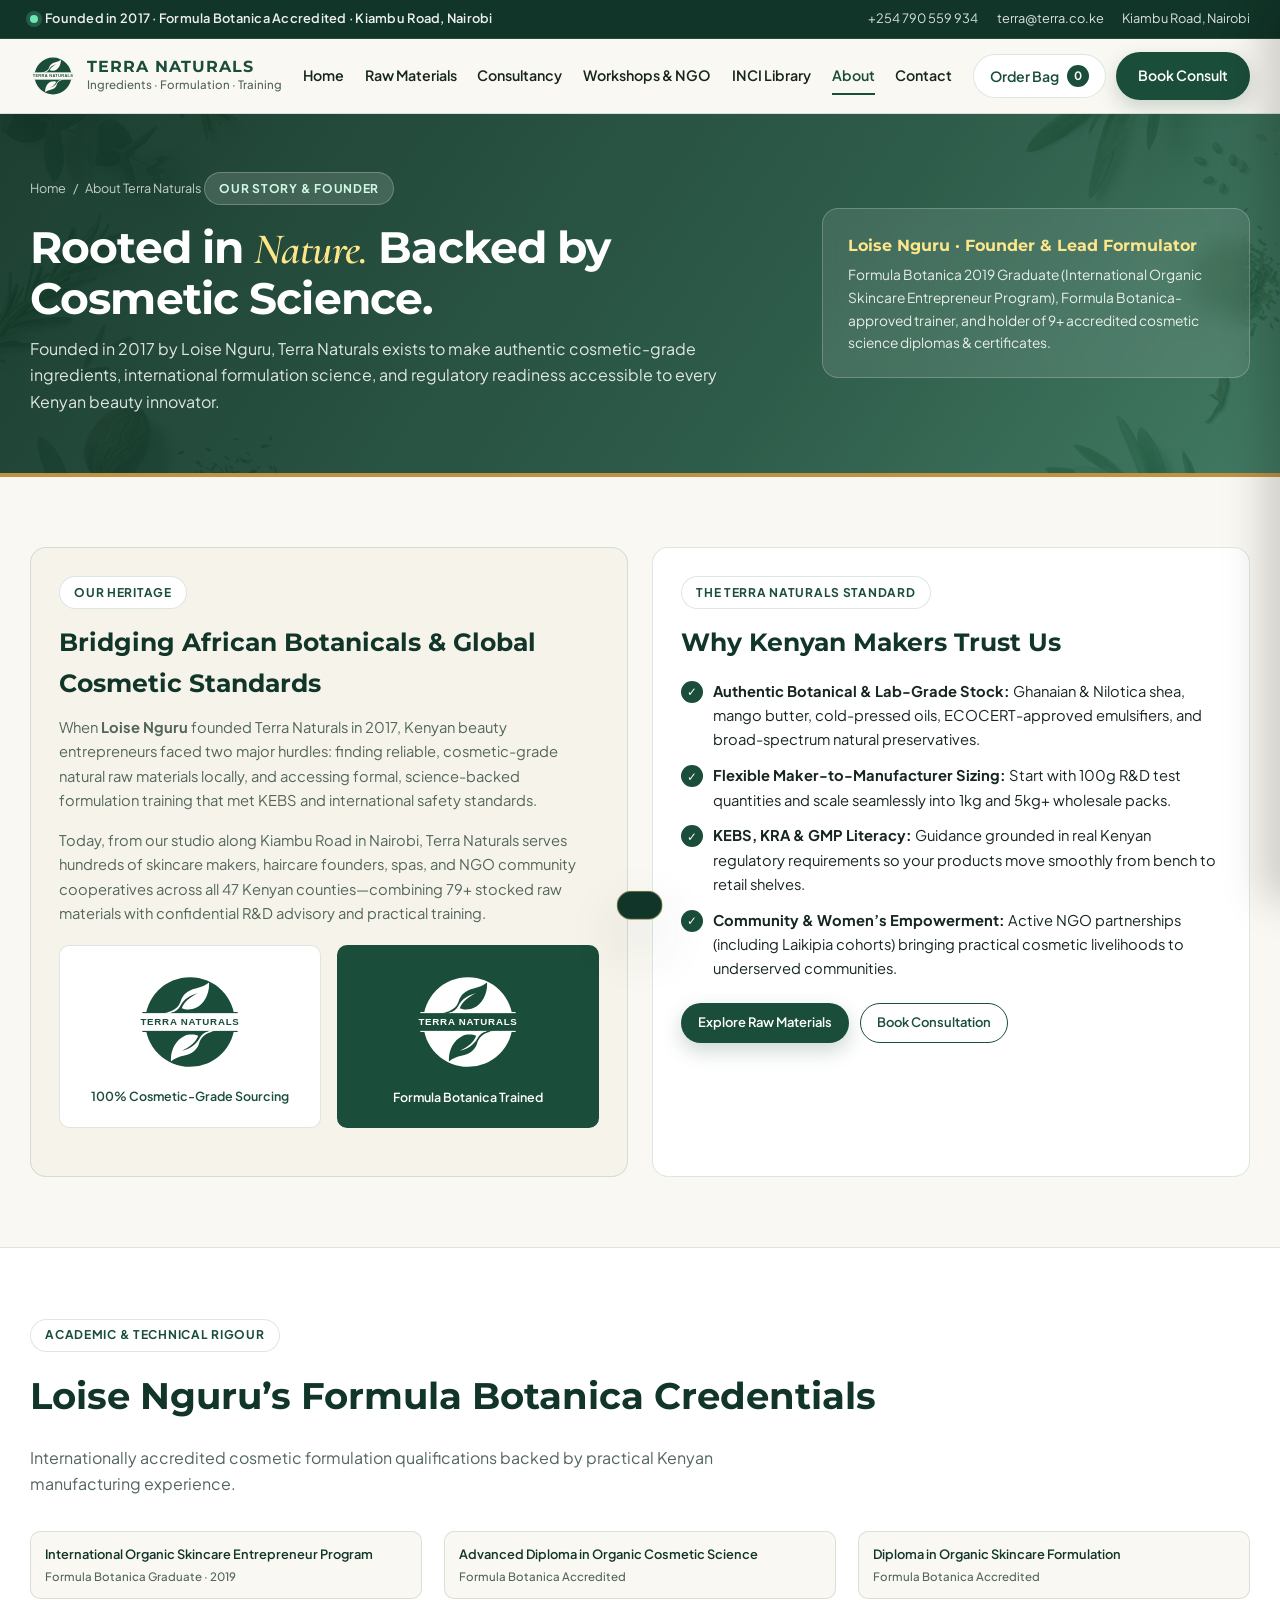
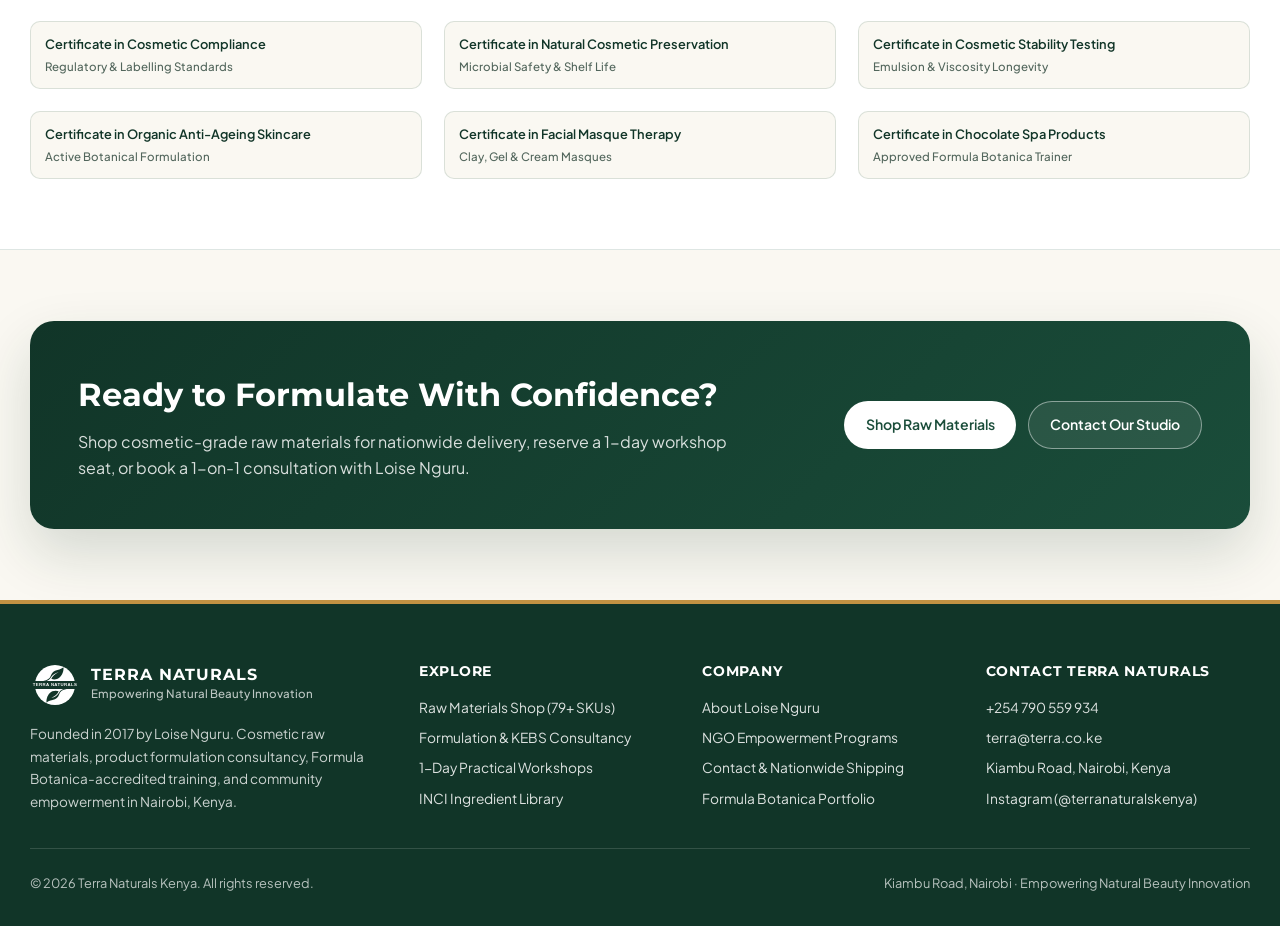
==== about.html @ 44090c28 "Rebuild Terra Naturals into a 7-page website" ====
<!DOCTYPE html>
<html lang="en">
<head>
  <meta charset="utf-8">
  <meta name="viewport" content="width=device-width, initial-scale=1">
  <title>About Terra Naturals &amp; Founder Loise Nguru — Nairobi, Kenya</title>
  <meta name="description" content="Founded in 2017 by Formula Botanica 2019 graduate Loise Nguru, Terra Naturals equips Kenyan natural beauty entrepreneurs with cosmetic raw materials, formulation science, and accredited training.">
  <link rel="icon" type="image/svg+xml" href="assets/terra-naturals-logo-primary.svg">
  <link rel="preconnect" href="https://fonts.googleapis.com">
  <link rel="preconnect" href="https://fonts.gstatic.com" crossorigin>
  <link href="https://fonts.googleapis.com/css2?family=Cormorant+Garamond:ital,wght@0,600;1,600&family=Montserrat:wght@600;700;800&family=Plus+Jakarta+Sans:wght@400;500;600;700&display=swap" rel="stylesheet">
  <link rel="stylesheet" href="styles.css">
</head>
<body>

  <div class="top-ribbon">
    <div class="container">
      <div class="ribbon-tag">
        <span class="ribbon-dot"></span>
        <span>Founded in 2017 · Formula Botanica Accredited · Kiambu Road, Nairobi</span>
      </div>
      <div class="ribbon-links">
        <a href="tel:+254790559934">+254 790 559 934</a>
        <a href="mailto:terra@terra.co.ke">terra@terra.co.ke</a>
        <span>Kiambu Road, Nairobi</span>
      </div>
    </div>
  </div>

  <header class="navbar">
    <div class="container nav-inner">
      <a href="index.html" class="brand-lockup" aria-label="Terra Naturals Home">
        <img src="assets/terra-naturals-logo-primary.svg" alt="Terra Naturals Logo">
        <div>
          <div class="brand-title">TERRA NATURALS</div>
          <div class="brand-sub">Ingredients · Formulation · Training</div>
        </div>
      </a>

      <nav class="nav-links" aria-label="Primary Navigation">
        <a href="index.html">Home</a>
        <a href="shop.html">Raw Materials</a>
        <a href="consultancy.html">Consultancy</a>
        <a href="workshops.html">Workshops &amp; NGO</a>
        <a href="inci-library.html">INCI Library</a>
        <a href="about.html" class="active">About</a>
        <a href="contact.html">Contact</a>
      </nav>

      <div class="nav-actions">
        <button type="button" class="btn cart-btn js-open-cart" aria-label="Open Order Bag">
          <span>Order Bag</span>
          <span class="cart-badge js-cart-count">0</span>
        </button>
        <a href="consultancy.html" class="btn btn-primary">Book Consult</a>
      </div>

      <button type="button" class="nav-toggle" id="navToggle" aria-label="Toggle Menu" aria-expanded="false" aria-controls="mobileMenu">
        <svg viewBox="0 0 24 24" fill="none" stroke="currentColor" stroke-width="2.2" stroke-linecap="round">
          <line x1="3" y1="6" x2="21" y2="6"></line>
          <line x1="3" y1="12" x2="21" y2="12"></line>
          <line x1="3" y1="18" x2="21" y2="18"></line>
        </svg>
      </button>
    </div>

    <div class="mobile-menu" id="mobileMenu">
      <div class="container">
        <nav class="mobile-nav-links" aria-label="Mobile Navigation">
          <a href="index.html">Home</a>
          <a href="shop.html">Raw Materials Shop (79+ SKUs)</a>
          <a href="consultancy.html">Formulation &amp; KEBS Consultancy</a>
          <a href="workshops.html">Workshops &amp; NGO Empowerment</a>
          <a href="inci-library.html">INCI Reference Library</a>
          <a href="about.html" class="active">About Terra Naturals</a>
          <a href="contact.html">Contact &amp; Delivery</a>
        </nav>
        <div class="mobile-nav-actions">
          <button type="button" class="btn cart-btn js-open-cart" style="width:100%;">
            <span>View Order Bag</span>
            <span class="cart-badge js-cart-count">0</span>
          </button>
          <a href="consultancy.html" class="btn btn-primary">Book Consultation (KES 4,500)</a>
        </div>
      </div>
    </div>
  </header>

  <main>
    <section class="page-hero">
      <div class="container page-hero-grid">
        <div>
          <div class="breadcrumb">
            <a href="index.html">Home</a>
            <span>/</span>
            <span>About Terra Naturals</span>
          </div>
          <div class="eyebrow dark">Our Story &amp; Founder</div>
          <h1>Rooted in <span>Nature.</span> Backed by Cosmetic Science.</h1>
          <p class="page-hero-lead">
            Founded in 2017 by Loise Nguru, Terra Naturals exists to make authentic cosmetic-grade ingredients, international formulation science, and regulatory readiness accessible to every Kenyan beauty innovator.
          </p>
        </div>
        <div class="hero-summary-card">
          <strong>Loise Nguru · Founder &amp; Lead Formulator</strong>
          <p>Formula Botanica 2019 Graduate (International Organic Skincare Entrepreneur Program), Formula Botanica-approved trainer, and holder of 9+ accredited cosmetic science diplomas &amp; certificates.</p>
        </div>
      </div>
    </section>

    <!-- Story & Identity -->
    <section class="band">
      <div class="container audit-grid">
        <div class="brand-showcase-box">
          <span class="eyebrow" style="margin-bottom:0.8rem;">Our Heritage</span>
          <h2 style="font-family:var(--font-display);font-size:1.55rem;color:var(--forest-deep);margin:0 0 0.7rem;">Bridging African Botanicals &amp; Global Cosmetic Standards</h2>
          <p style="font-size:0.92rem;color:var(--muted);margin:0 0 1rem;">
            When <strong>Loise Nguru</strong> founded Terra Naturals in 2017, Kenyan beauty entrepreneurs faced two major hurdles: finding reliable, cosmetic-grade natural raw materials locally, and accessing formal, science-backed formulation training that met KEBS and international safety standards.
          </p>
          <p style="font-size:0.92rem;color:var(--muted);margin:0 0 1.25rem;">
            Today, from our studio along Kiambu Road in Nairobi, Terra Naturals serves hundreds of skincare makers, haircare founders, spas, and NGO community cooperatives across all 47 Kenyan counties—combining 79+ stocked raw materials with confidential R&amp;D advisory and practical training.
          </p>
          <div class="logo-pair">
            <div class="logo-tile light">
              <img src="assets/terra-naturals-logo-primary.svg" alt="Terra Naturals Primary Emblem">
              <span>100% Cosmetic-Grade Sourcing</span>
            </div>
            <div class="logo-tile dark">
              <img src="assets/terra-naturals-logo-reversed.svg" alt="Terra Naturals Reversed Emblem">
              <span>Formula Botanica Trained</span>
            </div>
          </div>
        </div>

        <div class="brand-showcase-box" style="background:var(--white);">
          <span class="eyebrow" style="margin-bottom:0.8rem;">The Terra Naturals Standard</span>
          <h2 style="font-family:var(--font-display);font-size:1.55rem;color:var(--forest-deep);margin:0 0 0.7rem;">Why Kenyan Makers Trust Us</h2>
          <ul class="checklist">
            <li><span class="check-icon">&#10003;</span><span><strong>Authentic Botanical &amp; Lab-Grade Stock:</strong> Ghanaian &amp; Nilotica shea, mango butter, cold-pressed oils, ECOCERT-approved emulsifiers, and broad-spectrum natural preservatives.</span></li>
            <li><span class="check-icon">&#10003;</span><span><strong>Flexible Maker-to-Manufacturer Sizing:</strong> Start with 100g R&amp;D test quantities and scale seamlessly into 1kg and 5kg+ wholesale packs.</span></li>
            <li><span class="check-icon">&#10003;</span><span><strong>KEBS, KRA &amp; GMP Literacy:</strong> Guidance grounded in real Kenyan regulatory requirements so your products move smoothly from bench to retail shelves.</span></li>
            <li><span class="check-icon">&#10003;</span><span><strong>Community &amp; Women’s Empowerment:</strong> Active NGO partnerships (including Laikipia cohorts) bringing practical cosmetic livelihoods to underserved communities.</span></li>
          </ul>
          <div style="display:flex;flex-wrap:wrap;gap:0.7rem;margin-top:1.25rem;">
            <a href="shop.html" class="btn btn-primary btn-sm">Explore Raw Materials</a>
            <a href="consultancy.html" class="btn btn-outline btn-sm">Book Consultation</a>
          </div>
        </div>
      </div>
    </section>

    <!-- Complete Accredited Qualifications Wall -->
    <section class="band alt">
      <div class="container">
        <div class="section-header">
          <div>
            <div class="eyebrow">Academic &amp; Technical Rigour</div>
            <h2>Loise Nguru’s Formula Botanica Credentials</h2>
          </div>
          <p>Internationally accredited cosmetic formulation qualifications backed by practical Kenyan manufacturing experience.</p>
        </div>

        <div class="grid-3">
          <div class="cred-chip">International Organic Skincare Entrepreneur Program<span>Formula Botanica Graduate · 2019</span></div>
          <div class="cred-chip">Advanced Diploma in Organic Cosmetic Science<span>Formula Botanica Accredited</span></div>
          <div class="cred-chip">Diploma in Organic Skincare Formulation<span>Formula Botanica Accredited</span></div>
          <div class="cred-chip">Certificate in Cosmetic Compliance<span>Regulatory &amp; Labelling Standards</span></div>
          <div class="cred-chip">Certificate in Natural Cosmetic Preservation<span>Microbial Safety &amp; Shelf Life</span></div>
          <div class="cred-chip">Certificate in Cosmetic Stability Testing<span>Emulsion &amp; Viscosity Longevity</span></div>
          <div class="cred-chip">Certificate in Organic Anti-Ageing Skincare<span>Active Botanical Formulation</span></div>
          <div class="cred-chip">Certificate in Facial Masque Therapy<span>Clay, Gel &amp; Cream Masques</span></div>
          <div class="cred-chip">Certificate in Chocolate Spa Products<span>Approved Formula Botanica Trainer</span></div>
        </div>
      </div>
    </section>

    <section class="band">
      <div class="container">
        <div class="cta-banner">
          <div>
            <h2>Ready to Formulate With Confidence?</h2>
            <p>Shop cosmetic-grade raw materials for nationwide delivery, reserve a 1-day workshop seat, or book a 1-on-1 consultation with Loise Nguru.</p>
          </div>
          <div style="display:flex;gap:0.75rem;flex-wrap:wrap;">
            <a href="shop.html" class="btn btn-white">Shop Raw Materials</a>
            <a href="contact.html" class="btn btn-outline-light">Contact Our Studio</a>
          </div>
        </div>
      </div>
    </section>
  </main>

  <footer>
    <div class="container">
      <div class="footer-grid">
        <div>
          <div class="brand-lockup" style="margin-bottom:0.85rem;">
            <img src="assets/terra-naturals-logo-reversed.svg" alt="Terra Naturals Emblem" style="width:50px;height:50px;">
            <div>
              <div class="brand-title" style="color:#fff;">TERRA NATURALS</div>
              <div class="brand-sub" style="color:rgba(255,255,255,0.72);">Empowering Natural Beauty Innovation</div>
            </div>
          </div>
          <p style="font-size:0.85rem;margin:0;color:rgba(255,255,255,0.78);">
            Founded in 2017 by Loise Nguru. Cosmetic raw materials, product formulation consultancy, Formula Botanica-accredited training, and community empowerment in Nairobi, Kenya.
          </p>
        </div>

        <div>
          <h4>Explore</h4>
          <ul>
            <li><a href="shop.html">Raw Materials Shop (79+ SKUs)</a></li>
            <li><a href="consultancy.html">Formulation &amp; KEBS Consultancy</a></li>
            <li><a href="workshops.html">1-Day Practical Workshops</a></li>
            <li><a href="inci-library.html">INCI Ingredient Library</a></li>
          </ul>
        </div>

        <div>
          <h4>Company</h4>
          <ul>
            <li><a href="about.html">About Loise Nguru</a></li>
            <li><a href="workshops.html#ngo">NGO Empowerment Programs</a></li>
            <li><a href="contact.html">Contact &amp; Nationwide Shipping</a></li>
            <li><a href="https://formulabotanica.com/portfolio/terra-naturals/" target="_blank" rel="noopener">Formula Botanica Portfolio</a></li>
          </ul>
        </div>

        <div>
          <h4>Contact Terra Naturals</h4>
          <ul>
            <li><a href="tel:+254790559934">+254 790 559 934</a></li>
            <li><a href="mailto:terra@terra.co.ke">terra@terra.co.ke</a></li>
            <li>Kiambu Road, Nairobi, Kenya</li>
            <li><a href="https://www.instagram.com/terranaturalskenya/" target="_blank" rel="noopener">Instagram (@terranaturalskenya)</a></li>
          </ul>
        </div>
      </div>

      <div class="footer-bottom">
        <span>&copy; 2026 Terra Naturals Kenya. All rights reserved.</span>
        <span>Kiambu Road, Nairobi · Empowering Natural Beauty Innovation</span>
      </div>
    </div>
  </footer>

  <div class="drawer-backdrop" id="drawerBackdrop"></div>
  <aside class="cart-drawer" id="cartDrawer" aria-label="Raw Materials Order Bag">
    <div class="drawer-head">
      <h3>Your Raw Materials Bag</h3>
      <button type="button" class="btn btn-soft btn-sm" id="closeCartBtn">Close</button>
    </div>
    <div class="drawer-body" id="cartItems"></div>
    <div class="drawer-foot">
      <div style="display:flex;justify-content:space-between;align-items:center;margin-bottom:0.85rem;">
        <span style="font-weight:600;color:var(--muted);">Estimated Subtotal</span>
        <strong style="font-family:var(--font-display);font-size:1.25rem;color:var(--forest);" id="cartTotal">KES 0</strong>
      </div>
      <p style="font-size:0.78rem;color:var(--muted);margin:0 0 0.85rem;">
        Ships nationwide across Kenya. Pay via <strong>M-Pesa</strong> or <strong>Cash on Delivery</strong> upon confirmation with Terra Naturals.
      </p>
      <button type="button" class="btn btn-primary" id="checkoutWhatsappBtn" style="width:100%;">Send Order via WhatsApp (+254 790 559 934)</button>
    </div>
  </aside>

  <div class="toast" id="toast" role="status" aria-live="polite"></div>
  <script src="app.js"></script>
</body>
</html>
---- styles.css ----
:root {
  --forest: #1A4D3A;
  --forest-deep: #113528;
  --forest-soft: #286950;
  --sage: #E6EFEA;
  --paper: #F6F3EA;
  --cream: #FAF8F2;
  --white: #FFFFFF;
  --ink: #16261E;
  --muted: #52665C;
  --gold: #C29243;
  --gold-soft: #FBF4E4;
  --border: rgba(26, 77, 58, 0.14);
  --shadow-sm: 0 4px 16px rgba(17, 53, 40, 0.06);
  --shadow-md: 0 14px 36px rgba(17, 53, 40, 0.10);
  --shadow-lg: 0 24px 56px rgba(17, 53, 40, 0.16);
  --radius-sm: 10px;
  --radius-md: 16px;
  --radius-lg: 24px;
  --font-display: 'Montserrat', system-ui, -apple-system, sans-serif;
  --font-serif: 'Cormorant Garamond', Georgia, serif;
  --font-body: 'Plus Jakarta Sans', system-ui, -apple-system, sans-serif;
}

*, *::before, *::after {
  box-sizing: border-box;
}

html {
  scroll-behavior: smooth;
}

body {
  margin: 0;
  font-family: var(--font-body);
  color: var(--ink);
  background: var(--cream);
  line-height: 1.65;
  -webkit-font-smoothing: antialiased;
  min-height: 100vh;
  display: flex;
  flex-direction: column;
}

main {
  flex: 1;
}

img {
  max-width: 100%;
  display: block;
}

a {
  color: inherit;
  text-decoration: none;
}

button, input, select, textarea {
  font-family: inherit;
}

.container {
  width: min(1220px, calc(100% - 2.5rem));
  margin-inline: auto;
}

/* Top Contact & Shipping Bar */
.top-ribbon {
  background: var(--forest-deep);
  color: rgba(255, 255, 255, 0.92);
  font-size: 0.8rem;
  padding: 0.52rem 0;
  border-bottom: 1px solid rgba(255, 255, 255, 0.1);
}

.top-ribbon .container {
  display: flex;
  flex-wrap: wrap;
  align-items: center;
  justify-content: space-between;
  gap: 0.75rem;
}

.ribbon-tag {
  display: inline-flex;
  align-items: center;
  gap: 0.45rem;
  font-weight: 600;
  letter-spacing: 0.02em;
}

.ribbon-dot {
  width: 8px;
  height: 8px;
  border-radius: 50%;
  background: #6EE7B7;
  box-shadow: 0 0 0 4px rgba(110, 231, 183, 0.22);
  flex-shrink: 0;
}

.ribbon-links {
  display: flex;
  flex-wrap: wrap;
  gap: 1.15rem;
  opacity: 0.92;
}

.ribbon-links a:hover {
  color: #fff;
  text-decoration: underline;
}

/* Sticky Navbar */
.navbar {
  position: sticky;
  top: 0;
  z-index: 50;
  background: rgba(250, 248, 242, 0.95);
  backdrop-filter: blur(14px);
  border-bottom: 1px solid var(--border);
}

.nav-inner {
  display: flex;
  align-items: center;
  justify-content: space-between;
  gap: 1rem;
  padding: 0.8rem 0;
}

.brand-lockup {
  display: inline-flex;
  align-items: center;
  gap: 0.7rem;
  flex-shrink: 0;
}

.brand-lockup img {
  width: 46px;
  height: 46px;
  object-fit: contain;
}

.brand-title {
  font-family: var(--font-display);
  font-weight: 700;
  font-size: 1rem;
  letter-spacing: 0.06em;
  color: var(--forest);
  line-height: 1.1;
}

.brand-sub {
  font-size: 0.72rem;
  color: var(--muted);
  font-weight: 500;
}

.nav-links {
  display: flex;
  align-items: center;
  gap: 1.3rem;
  font-size: 0.89rem;
  font-weight: 600;
  color: var(--ink);
}

.nav-links a {
  position: relative;
  padding: 0.3rem 0;
  transition: color 0.18s ease;
}

.nav-links a:hover,
.nav-links a.active {
  color: var(--forest);
}

.nav-links a::after {
  content: "";
  position: absolute;
  left: 0;
  bottom: -2px;
  width: 0;
  height: 2px;
  background: var(--forest);
  transition: width 0.2s ease;
}

.nav-links a:hover::after,
.nav-links a.active::after {
  width: 100%;
}

.nav-actions {
  display: flex;
  align-items: center;
  gap: 0.65rem;
  flex-shrink: 0;
}

.nav-toggle {
  display: none;
  width: 42px;
  height: 42px;
  border-radius: 12px;
  border: 1.5px solid var(--border);
  background: var(--white);
  color: var(--forest);
  cursor: pointer;
  align-items: center;
  justify-content: center;
  padding: 0;
}

.nav-toggle svg {
  width: 22px;
  height: 22px;
}

.mobile-menu {
  display: none;
  border-top: 1px solid var(--border);
  background: var(--white);
  padding: 1rem 0 1.35rem;
  box-shadow: var(--shadow-md);
}

.mobile-menu.open {
  display: block;
}

@media (min-width: 1081px) {
  .mobile-menu.open {
    display: none;
  }
}

.mobile-nav-links {
  display: grid;
  gap: 0.3rem;
  margin-bottom: 1rem;
}

.mobile-nav-links a {
  padding: 0.68rem 0.9rem;
  border-radius: 10px;
  font-weight: 600;
  font-size: 0.92rem;
  color: var(--forest-deep);
}

.mobile-nav-links a:hover,
.mobile-nav-links a.active {
  background: var(--sage);
  color: var(--forest);
}

.mobile-nav-actions {
  display: grid;
  gap: 0.6rem;
}

/* Buttons */
.btn {
  display: inline-flex;
  align-items: center;
  justify-content: center;
  gap: 0.5rem;
  padding: 0.74rem 1.3rem;
  border-radius: 999px;
  font-weight: 600;
  font-size: 0.88rem;
  border: 1.5px solid transparent;
  cursor: pointer;
  transition: transform 0.16s ease, box-shadow 0.2s ease, background 0.2s ease, color 0.2s ease;
  text-align: center;
  white-space: nowrap;
}

.btn:hover {
  transform: translateY(-1px);
}

.btn-sm {
  padding: 0.52rem 1rem;
  font-size: 0.81rem;
}

.btn-primary {
  background: var(--forest);
  color: var(--white);
  box-shadow: 0 8px 20px rgba(26, 77, 58, 0.22);
}

.btn-primary:hover {
  background: var(--forest-deep);
}

.btn-outline {
  background: transparent;
  color: var(--forest);
  border-color: var(--forest);
}

.btn-outline:hover {
  background: var(--forest);
  color: var(--white);
}

.btn-outline-light {
  background: rgba(255, 255, 255, 0.08);
  color: var(--white);
  border-color: rgba(255, 255, 255, 0.45);
}

.btn-outline-light:hover {
  background: var(--white);
  color: var(--forest-deep);
}

.btn-soft {
  background: var(--sage);
  color: var(--forest);
}

.btn-soft:hover {
  background: #d7e7de;
}

.btn-white {
  background: var(--white);
  color: var(--forest);
}

.btn-white:hover {
  background: var(--paper);
}

.cart-btn {
  position: relative;
  background: var(--white);
  border: 1.5px solid var(--border);
  color: var(--forest);
  padding: 0.6rem 1rem;
}

.cart-badge {
  background: var(--forest);
  color: var(--white);
  font-size: 0.72rem;
  font-weight: 700;
  min-width: 22px;
  height: 22px;
  border-radius: 999px;
  display: inline-flex;
  align-items: center;
  justify-content: center;
  padding: 0 6px;
}

/* Home Hero Section */
.hero {
  position: relative;
  padding: clamp(3.3rem, 5.8vw, 5.2rem) 0 clamp(3rem, 5vw, 4.4rem);
  background:
    linear-gradient(120deg, rgba(246, 243, 234, 0.94) 0%, rgba(250, 248, 242, 0.88) 55%, rgba(230, 239, 234, 0.92) 100%),
    url('assets/botanical-background.jpg') center / cover no-repeat;
  border-bottom: 1px solid var(--border);
  overflow: hidden;
}

.hero-grid {
  display: grid;
  grid-template-columns: 1.18fr 0.82fr;
  gap: clamp(2rem, 4vw, 3.5rem);
  align-items: center;
}

/* Inner Page Hero */
.page-hero {
  position: relative;
  padding: clamp(2.4rem, 4.5vw, 3.6rem) 0;
  background:
    linear-gradient(125deg, rgba(17, 53, 40, 0.95) 0%, rgba(26, 77, 58, 0.91) 62%, rgba(40, 105, 80, 0.88) 100%),
    url('assets/botanical-background.jpg') center / cover no-repeat;
  color: var(--white);
  border-bottom: 4px solid var(--gold);
}

.page-hero-grid {
  display: grid;
  grid-template-columns: 1.28fr 0.72fr;
  gap: 2rem;
  align-items: center;
}

.breadcrumb {
  display: inline-flex;
  align-items: center;
  gap: 0.45rem;
  font-size: 0.79rem;
  color: rgba(255, 255, 255, 0.74);
  margin-bottom: 0.85rem;
}

.breadcrumb a:hover {
  color: #FDE68A;
}

.page-hero h1 {
  font-family: var(--font-display);
  font-size: clamp(1.85rem, 3.4vw, 2.75rem);
  line-height: 1.15;
  margin: 0 0 0.75rem;
  letter-spacing: -0.02em;
}

.page-hero h1 span {
  font-family: var(--font-serif);
  font-style: italic;
  font-weight: 600;
  color: #FDE68A;
}

.page-hero-lead {
  font-size: 1rem;
  color: rgba(255, 255, 255, 0.86);
  max-width: 62ch;
  margin: 0;
}

.hero-summary-card {
  background: rgba(255, 255, 255, 0.1);
  border: 1px solid rgba(255, 255, 255, 0.22);
  border-radius: var(--radius-md);
  padding: 1.4rem 1.55rem;
  backdrop-filter: blur(8px);
}

.hero-summary-card strong {
  display: block;
  font-family: var(--font-display);
  font-size: 1.02rem;
  color: #FDE68A;
  margin-bottom: 0.35rem;
}

.hero-summary-card p {
  margin: 0;
  font-size: 0.86rem;
  color: rgba(255, 255, 255, 0.88);
}

.eyebrow {
  display: inline-flex;
  align-items: center;
  gap: 0.5rem;
  padding: 0.36rem 0.88rem;
  border-radius: 999px;
  background: var(--white);
  border: 1px solid var(--border);
  color: var(--forest);
  font-size: 0.75rem;
  font-weight: 700;
  letter-spacing: 0.06em;
  text-transform: uppercase;
  margin-bottom: 1.1rem;
}

.eyebrow.dark {
  background: rgba(255, 255, 255, 0.14);
  border-color: rgba(255, 255, 255, 0.24);
  color: #D1FAE5;
}

.hero h1 {
  font-family: var(--font-display);
  font-size: clamp(2.1rem, 4.1vw, 3.3rem);
  line-height: 1.12;
  color: var(--forest-deep);
  margin: 0 0 1.05rem;
  letter-spacing: -0.02em;
}

.hero h1 span {
  font-family: var(--font-serif);
  font-style: italic;
  font-weight: 600;
  color: var(--forest-soft);
}

.hero-lead {
  font-size: 1.06rem;
  color: var(--muted);
  max-width: 58ch;
  margin: 0 0 1.7rem;
}

.hero-cta {
  display: flex;
  flex-wrap: wrap;
  gap: 0.8rem;
  margin-bottom: 2.1rem;
}

.trust-metrics {
  display: grid;
  grid-template-columns: repeat(4, minmax(0, 1fr));
  gap: 1rem;
  padding-top: 1.45rem;
  border-top: 1px solid var(--border);
}

.metric strong {
  display: block;
  font-family: var(--font-display);
  font-size: 1.38rem;
  color: var(--forest);
  line-height: 1.15;
}

.metric span {
  font-size: 0.79rem;
  color: var(--muted);
}

.hero-card {
  background: var(--white);
  border: 1px solid var(--border);
  border-radius: var(--radius-lg);
  padding: 1.9rem;
  box-shadow: var(--shadow-lg);
}

.hero-logo-stage {
  background: var(--paper);
  border-radius: var(--radius-md);
  padding: 1.65rem;
  display: grid;
  place-items: center;
  margin-bottom: 1.3rem;
  border: 1px solid var(--border);
}

.hero-logo-stage img {
  width: 200px;
  height: 200px;
  object-fit: contain;
}

.credential-pill-row {
  display: flex;
  flex-wrap: wrap;
  gap: 0.5rem;
  margin-bottom: 1rem;
}

.pill {
  display: inline-flex;
  align-items: center;
  gap: 0.35rem;
  padding: 0.32rem 0.72rem;
  border-radius: 999px;
  background: var(--sage);
  color: var(--forest);
  font-size: 0.76rem;
  font-weight: 600;
}

.founder-note {
  font-size: 0.88rem;
  color: var(--muted);
  margin: 0;
  padding-top: 0.9rem;
  border-top: 1px solid var(--border);
}

.founder-note strong {
  color: var(--forest);
}

/* Sections */
section.band {
  padding: clamp(3.2rem, 5.5vw, 5rem) 0;
}

section.band.compact {
  padding: clamp(2.2rem, 4vw, 3.2rem) 0;
}

section.band.alt {
  background: var(--white);
  border-top: 1px solid var(--border);
  border-bottom: 1px solid var(--border);
}

section.band.forest-band {
  background: var(--forest);
  color: var(--white);
}

.section-header {
  display: flex;
  flex-wrap: wrap;
  align-items: flex-end;
  justify-content: space-between;
  gap: 1.25rem;
  margin-bottom: 2.1rem;
}

.section-header h2 {
  font-family: var(--font-display);
  font-size: clamp(1.6rem, 2.9vw, 2.3rem);
  line-height: 1.18;
  color: var(--forest-deep);
  margin: 0.3rem 0 0.45rem;
}

.forest-band .section-header h2 {
  color: var(--white);
}

.section-header p {
  color: var(--muted);
  max-width: 60ch;
  margin: 0;
}

.forest-band .section-header p {
  color: rgba(255, 255, 255, 0.84);
}

/* Generic Grids */
.grid-2 {
  display: grid;
  grid-template-columns: repeat(2, minmax(0, 1fr));
  gap: 1.5rem;
}

.grid-3 {
  display: grid;
  grid-template-columns: repeat(3, minmax(0, 1fr));
  gap: 1.35rem;
}

.grid-4 {
  display: grid;
  grid-template-columns: repeat(4, minmax(0, 1fr));
  gap: 1.25rem;
}

/* 4-Pillar Cards */
.pillars-grid {
  display: grid;
  grid-template-columns: repeat(4, minmax(0, 1fr));
  gap: 1.25rem;
}

.pillar-card {
  background: var(--white);
  border: 1px solid var(--border);
  border-radius: var(--radius-md);
  padding: 1.6rem;
  box-shadow: var(--shadow-sm);
  display: flex;
  flex-direction: column;
  gap: 0.7rem;
  transition: transform 0.2s ease, box-shadow 0.2s ease, border-color 0.2s ease;
}

.pillar-card:hover {
  transform: translateY(-4px);
  box-shadow: var(--shadow-md);
  border-color: rgba(26, 77, 58, 0.35);
}

.pillar-num {
  font-family: var(--font-display);
  font-size: 0.76rem;
  font-weight: 700;
  color: var(--gold);
  letter-spacing: 0.1em;
}

.pillar-card h3 {
  font-family: var(--font-display);
  font-size: 1.06rem;
  color: var(--forest);
  margin: 0;
}

.pillar-card p {
  font-size: 0.88rem;
  color: var(--muted);
  margin: 0;
  flex: 1;
}

.pillar-meta {
  font-size: 0.8rem;
  font-weight: 700;
  color: var(--forest);
  padding-top: 0.75rem;
  border-top: 1px dashed var(--border);
  display: flex;
  justify-content: space-between;
  align-items: center;
  gap: 0.5rem;
}

/* Catalog Controls & Product Grid */
.catalog-toolbar {
  display: flex;
  flex-wrap: wrap;
  align-items: center;
  justify-content: space-between;
  gap: 1rem;
  margin-bottom: 1.5rem;
}

.filter-pills {
  display: flex;
  flex-wrap: wrap;
  gap: 0.45rem;
}

.filter-btn {
  padding: 0.46rem 0.92rem;
  border-radius: 999px;
  border: 1px solid var(--border);
  background: var(--white);
  color: var(--forest);
  font-size: 0.82rem;
  font-weight: 600;
  cursor: pointer;
  transition: all 0.18s ease;
}

.filter-btn.active,
.filter-btn:hover {
  background: var(--forest);
  color: var(--white);
  border-color: var(--forest);
}

.search-controls {
  display: flex;
  flex-wrap: wrap;
  gap: 0.65rem;
  align-items: center;
}

.search-box {
  position: relative;
  min-width: 285px;
}

.search-box input {
  width: 100%;
  padding: 0.62rem 1rem 0.62rem 2.3rem;
  border-radius: 999px;
  border: 1.5px solid var(--border);
  background: var(--white);
  color: var(--ink);
  font-size: 0.88rem;
  outline: none;
}

.search-box input:focus {
  border-color: var(--forest);
}

.search-icon {
  position: absolute;
  left: 0.82rem;
  top: 50%;
  transform: translateY(-50%);
  color: var(--muted);
  font-size: 0.92rem;
  pointer-events: none;
}

.sort-select {
  padding: 0.62rem 0.95rem;
  border-radius: 999px;
  border: 1.5px solid var(--border);
  background: var(--white);
  color: var(--forest-deep);
  font-size: 0.84rem;
  font-weight: 600;
}

.products-grid {
  display: grid;
  grid-template-columns: repeat(4, minmax(0, 1fr));
  gap: 1.25rem;
}

.product-card {
  background: var(--white);
  border: 1px solid var(--border);
  border-radius: var(--radius-md);
  overflow: hidden;
  display: flex;
  flex-direction: column;
  box-shadow: var(--shadow-sm);
  transition: transform 0.18s ease, box-shadow 0.2s ease;
}

.product-card:hover {
  transform: translateY(-3px);
  box-shadow: var(--shadow-md);
}

.product-visual {
  padding: 1.15rem;
  min-height: 118px;
  background: linear-gradient(135deg, #1A4D3A 0%, #2B6B52 100%);
  color: var(--white);
  display: flex;
  flex-direction: column;
  justify-content: space-between;
}

.product-cat-tag {
  align-self: flex-start;
  font-size: 0.69rem;
  font-weight: 700;
  text-transform: uppercase;
  letter-spacing: 0.08em;
  background: rgba(255, 255, 255, 0.18);
  padding: 0.22rem 0.6rem;
  border-radius: 999px;
}

.product-inci {
  font-size: 0.75rem;
  opacity: 0.88;
  font-style: italic;
}

.product-body {
  padding: 1.15rem;
  display: flex;
  flex-direction: column;
  gap: 0.55rem;
  flex: 1;
}

.product-body h3 {
  font-family: var(--font-display);
  font-size: 0.96rem;
  color: var(--forest-deep);
  margin: 0;
}

.product-desc {
  font-size: 0.83rem;
  color: var(--muted);
  margin: 0;
  flex: 1;
}

.pack-row {
  display: flex;
  align-items: center;
  justify-content: space-between;
  gap: 0.5rem;
  margin-top: 0.25rem;
}

.pack-select {
  padding: 0.35rem 0.55rem;
  border-radius: 8px;
  border: 1px solid var(--border);
  background: var(--cream);
  font-size: 0.8rem;
  color: var(--ink);
}

.product-price {
  font-family: var(--font-display);
  font-weight: 700;
  color: var(--forest);
  font-size: 0.95rem;
}

.product-actions {
  margin-top: 0.45rem;
}

.product-actions .btn {
  width: 100%;
  padding: 0.58rem 0.9rem;
  font-size: 0.82rem;
}

/* 17-Category Directory Strip */
.category-cloud {
  display: flex;
  flex-wrap: wrap;
  gap: 0.55rem;
}

.cat-chip {
  padding: 0.45rem 0.9rem;
  border-radius: 999px;
  background: var(--cream);
  border: 1px solid var(--border);
  color: var(--forest-deep);
  font-size: 0.82rem;
  font-weight: 600;
}

/* Consultancy & Compliance Split */
.split-grid {
  display: grid;
  grid-template-columns: 1.05fr 0.95fr;
  gap: 2.25rem;
  align-items: start;
}

.consult-card {
  background: var(--white);
  border: 1px solid var(--border);
  border-radius: var(--radius-lg);
  padding: 1.9rem;
  box-shadow: var(--shadow-md);
}

.price-callout {
  display: flex;
  flex-wrap: wrap;
  align-items: baseline;
  justify-content: space-between;
  gap: 0.75rem;
  background: var(--sage);
  padding: 1.15rem 1.35rem;
  border-radius: var(--radius-md);
  margin: 1.2rem 0;
}

.price-callout strong {
  font-family: var(--font-display);
  font-size: 1.5rem;
  color: var(--forest);
}

.checklist {
  list-style: none;
  padding: 0;
  margin: 1rem 0 1.4rem;
  display: grid;
  gap: 0.72rem;
}

.checklist li {
  display: flex;
  align-items: flex-start;
  gap: 0.65rem;
  font-size: 0.92rem;
  color: var(--ink);
}

.check-icon {
  flex: 0 0 22px;
  height: 22px;
  border-radius: 50%;
  background: var(--forest);
  color: var(--white);
  display: inline-flex;
  align-items: center;
  justify-content: center;
  font-size: 0.74rem;
  margin-top: 2px;
}

.credentials-grid {
  display: grid;
  grid-template-columns: repeat(2, minmax(0, 1fr));
  gap: 0.75rem;
  margin-top: 1.15rem;
}

.cred-chip {
  background: var(--cream);
  border: 1px solid var(--border);
  border-radius: var(--radius-sm);
  padding: 0.75rem 0.9rem;
  font-size: 0.8rem;
  font-weight: 600;
  color: var(--forest-deep);
}

.cred-chip span {
  display: block;
  font-size: 0.72rem;
  font-weight: 500;
  color: var(--muted);
  margin-top: 2px;
}

/* Forms & Confirmations */
.form-grid {
  display: grid;
  gap: 0.95rem;
}

.form-row-2 {
  display: grid;
  grid-template-columns: repeat(2, minmax(0, 1fr));
  gap: 0.9rem;
}

.field label {
  display: block;
  font-size: 0.82rem;
  font-weight: 600;
  color: var(--forest-deep);
  margin-bottom: 0.35rem;
}

.field input,
.field select,
.field textarea {
  width: 100%;
  padding: 0.72rem 0.9rem;
  border-radius: 10px;
  border: 1.5px solid var(--border);
  background: var(--cream);
  font-size: 0.9rem;
  color: var(--ink);
  outline: none;
}

.field input:focus,
.field select:focus,
.field textarea:focus {
  border-color: var(--forest);
  background: var(--white);
}

.confirmation-box {
  display: none;
  background: var(--sage);
  border: 1.5px solid var(--forest-soft);
  border-radius: var(--radius-md);
  padding: 1.25rem;
  margin-bottom: 1.15rem;
}

.confirmation-box.show {
  display: block;
}

/* Workshops & NGO Empowerment */
.workshop-grid {
  display: grid;
  grid-template-columns: repeat(3, minmax(0, 1fr));
  gap: 1.25rem;
}

.workshop-card {
  background: rgba(255, 255, 255, 0.08);
  border: 1px solid rgba(255, 255, 255, 0.18);
  border-radius: var(--radius-md);
  padding: 1.65rem;
  display: flex;
  flex-direction: column;
  gap: 0.75rem;
}

.workshop-card.light {
  background: var(--white);
  border: 1px solid var(--border);
  box-shadow: var(--shadow-sm);
  color: var(--ink);
}

.workshop-card.light h3 {
  color: var(--forest-deep);
}

.workshop-card.light .workshop-price {
  color: var(--forest);
}

.workshop-card.light p {
  color: var(--muted);
}

.workshop-card.light .workshop-badge {
  background: var(--sage);
  color: var(--forest);
}

.workshop-badge {
  align-self: flex-start;
  font-size: 0.72rem;
  font-weight: 700;
  letter-spacing: 0.06em;
  text-transform: uppercase;
  padding: 0.28rem 0.7rem;
  border-radius: 999px;
  background: rgba(255, 255, 255, 0.16);
  color: #D1FAE5;
}

.workshop-card h3 {
  font-family: var(--font-display);
  font-size: 1.1rem;
  margin: 0;
  color: var(--white);
}

.workshop-price {
  font-family: var(--font-display);
  font-size: 1.45rem;
  font-weight: 700;
  color: #FDE68A;
}

.workshop-card p {
  font-size: 0.88rem;
  color: rgba(255, 255, 255, 0.85);
  margin: 0;
  flex: 1;
}

.ngo-banner {
  background: rgba(255, 255, 255, 0.1);
  border: 1px solid rgba(255, 255, 255, 0.22);
  border-radius: var(--radius-lg);
  padding: 2rem;
  display: grid;
  grid-template-columns: 1.35fr 0.65fr;
  gap: 1.75rem;
  align-items: center;
}

.ngo-banner h3 {
  font-family: var(--font-display);
  font-size: 1.35rem;
  margin: 0 0 0.5rem;
  color: var(--white);
}

.ngo-banner p {
  margin: 0;
  color: rgba(255, 255, 255, 0.86);
  font-size: 0.94rem;
}

/* INCI Table */
.inci-wrap {
  background: var(--white);
  border: 1px solid var(--border);
  border-radius: var(--radius-md);
  overflow: hidden;
  box-shadow: var(--shadow-sm);
}

.inci-table {
  width: 100%;
  border-collapse: collapse;
  font-size: 0.88rem;
}

.inci-table th,
.inci-table td {
  text-align: left;
  padding: 0.9rem 1.05rem;
  border-bottom: 1px solid var(--border);
  vertical-align: top;
}

.inci-table thead th {
  background: var(--paper);
  font-family: var(--font-display);
  font-size: 0.77rem;
  letter-spacing: 0.05em;
  text-transform: uppercase;
  color: var(--forest);
}

.inci-code {
  font-family: ui-monospace, SFMono-Regular, Menlo, monospace;
  font-size: 0.8rem;
  background: var(--sage);
  color: var(--forest-deep);
  padding: 0.2rem 0.5rem;
  border-radius: 6px;
  display: inline-block;
}

/* About / Brand Showcase */
.audit-grid {
  display: grid;
  grid-template-columns: repeat(2, minmax(0, 1fr));
  gap: 1.5rem;
}

.brand-showcase-box {
  background: var(--paper);
  border: 1px solid var(--border);
  border-radius: var(--radius-md);
  padding: 1.75rem;
}

.logo-pair {
  display: grid;
  grid-template-columns: repeat(2, minmax(0, 1fr));
  gap: 1rem;
  margin: 1rem 0 1.25rem;
}

.logo-tile {
  border-radius: var(--radius-sm);
  padding: 1.25rem;
  display: grid;
  place-items: center;
  gap: 0.5rem;
  text-align: center;
  font-size: 0.78rem;
  font-weight: 600;
}

.logo-tile.light {
  background: var(--white);
  border: 1px solid var(--border);
  color: var(--forest);
}

.logo-tile.dark {
  background: var(--forest);
  color: var(--white);
}

.logo-tile img {
  width: 112px;
  height: 112px;
  object-fit: contain;
}

/* FAQ Accordion */
.faq-list {
  display: grid;
  gap: 0.8rem;
}

.faq-item {
  background: var(--white);
  border: 1px solid var(--border);
  border-radius: var(--radius-md);
  overflow: hidden;
}

.faq-item summary {
  list-style: none;
  cursor: pointer;
  padding: 1.1rem 1.35rem;
  font-family: var(--font-display);
  font-weight: 700;
  font-size: 0.93rem;
  color: var(--forest-deep);
  display: flex;
  justify-content: space-between;
  align-items: center;
  gap: 1rem;
}

.faq-item summary::-webkit-details-marker {
  display: none;
}

.faq-item summary::after {
  content: "+";
  font-size: 1.25rem;
  color: var(--gold);
  font-weight: 700;
}

.faq-item[open] summary::after {
  content: "−";
}

.faq-body {
  padding: 0.9rem 1.35rem 1.2rem;
  font-size: 0.88rem;
  color: var(--muted);
  border-top: 1px solid var(--border);
}

/* CTA Banner */
.cta-banner {
  background: linear-gradient(135deg, var(--forest-deep) 0%, var(--forest) 100%);
  color: var(--white);
  border-radius: var(--radius-lg);
  padding: clamp(2rem, 4vw, 3rem);
  display: flex;
  flex-wrap: wrap;
  align-items: center;
  justify-content: space-between;
  gap: 1.5rem;
  box-shadow: var(--shadow-lg);
}

.cta-banner h2 {
  font-family: var(--font-display);
  font-size: clamp(1.45rem, 2.6vw, 2rem);
  margin: 0 0 0.45rem;
}

.cta-banner p {
  margin: 0;
  color: rgba(255, 255, 255, 0.84);
  max-width: 56ch;
}

/* Footer */
footer {
  background: var(--forest-deep);
  color: rgba(255, 255, 255, 0.86);
  padding: 3.5rem 0 2rem;
  border-top: 4px solid var(--gold);
}

.footer-grid {
  display: grid;
  grid-template-columns: 1.35fr 0.95fr 0.95fr 1fr;
  gap: 2rem;
  padding-bottom: 2.2rem;
  border-bottom: 1px solid rgba(255, 255, 255, 0.14);
}

footer h4 {
  font-family: var(--font-display);
  color: var(--white);
  font-size: 0.88rem;
  margin: 0 0 0.85rem;
  letter-spacing: 0.05em;
  text-transform: uppercase;
}

footer ul {
  list-style: none;
  padding: 0;
  margin: 0;
  display: grid;
  gap: 0.48rem;
  font-size: 0.86rem;
}

footer a:hover {
  color: #FDE68A;
  text-decoration: underline;
}

.footer-bottom {
  display: flex;
  flex-wrap: wrap;
  justify-content: space-between;
  gap: 1rem;
  padding-top: 1.5rem;
  font-size: 0.8rem;
  color: rgba(255, 255, 255, 0.7);
}

/* Cart Drawer */
.drawer-backdrop {
  position: fixed;
  inset: 0;
  background: rgba(17, 53, 40, 0.45);
  z-index: 60;
  opacity: 0;
  pointer-events: none;
  transition: opacity 0.22s ease;
}

.drawer-backdrop.open {
  opacity: 1;
  pointer-events: auto;
}

.cart-drawer {
  position: fixed;
  top: 0;
  right: 0;
  width: min(420px, 100vw);
  height: 100vh;
  background: var(--white);
  z-index: 70;
  box-shadow: -16px 0 40px rgba(0, 0, 0, 0.18);
  transform: translateX(100%);
  transition: transform 0.26s ease;
  display: flex;
  flex-direction: column;
}

.cart-drawer.open {
  transform: translateX(0);
}

.drawer-head {
  padding: 1.25rem 1.5rem;
  border-bottom: 1px solid var(--border);
  display: flex;
  align-items: center;
  justify-content: space-between;
}

.drawer-head h3 {
  font-family: var(--font-display);
  margin: 0;
  color: var(--forest);
  font-size: 1.08rem;
}

.drawer-body {
  padding: 1.25rem 1.5rem;
  overflow-y: auto;
  flex: 1;
  display: grid;
  gap: 0.85rem;
  align-content: start;
}

.cart-item {
  display: flex;
  justify-content: space-between;
  align-items: center;
  gap: 0.75rem;
  padding: 0.85rem;
  border-radius: var(--radius-sm);
  background: var(--cream);
  border: 1px solid var(--border);
}

.qty-btn {
  width: 26px;
  height: 26px;
  border-radius: 50%;
  border: 1px solid var(--border);
  background: var(--white);
  color: var(--forest);
  font-weight: 700;
  cursor: pointer;
  display: inline-grid;
  place-items: center;
}

.drawer-foot {
  padding: 1.25rem 1.5rem;
  border-top: 1px solid var(--border);
  background: var(--paper);
}

.toast {
  position: fixed;
  bottom: 1.5rem;
  left: 50%;
  transform: translateX(-50%) translateY(150%);
  background: var(--forest-deep);
  color: var(--white);
  border: 1px solid rgba(253, 230, 138, 0.45);
  padding: 0.85rem 1.4rem;
  border-radius: 999px;
  font-size: 0.86rem;
  font-weight: 600;
  box-shadow: var(--shadow-lg);
  z-index: 95;
  transition: transform 0.25s ease;
  max-width: calc(100% - 2rem);
  text-align: center;
}

.toast.show {
  transform: translateX(-50%) translateY(0);
}

@media (max-width: 1080px) {
  .nav-links,
  .nav-actions {
    display: none;
  }
  .nav-toggle {
    display: inline-flex;
  }
  .hero-grid,
  .page-hero-grid,
  .split-grid,
  .ngo-banner,
  .audit-grid {
    grid-template-columns: 1fr;
  }
  .pillars-grid,
  .products-grid,
  .grid-4 {
    grid-template-columns: repeat(2, minmax(0, 1fr));
  }
  .workshop-grid,
  .grid-3 {
    grid-template-columns: repeat(2, minmax(0, 1fr));
  }
  .footer-grid {
    grid-template-columns: repeat(2, minmax(0, 1fr));
  }
}

@media (max-width: 680px) {
  .container {
    width: min(1220px, calc(100% - 1.75rem));
  }
  .trust-metrics,
  .pillars-grid,
  .products-grid,
  .workshop-grid,
  .grid-2,
  .grid-3,
  .grid-4,
  .credentials-grid,
  .form-row-2,
  .footer-grid {
    grid-template-columns: 1fr;
  }
  .hero-cta .btn,
  .cta-banner .btn {
    width: 100%;
  }
}
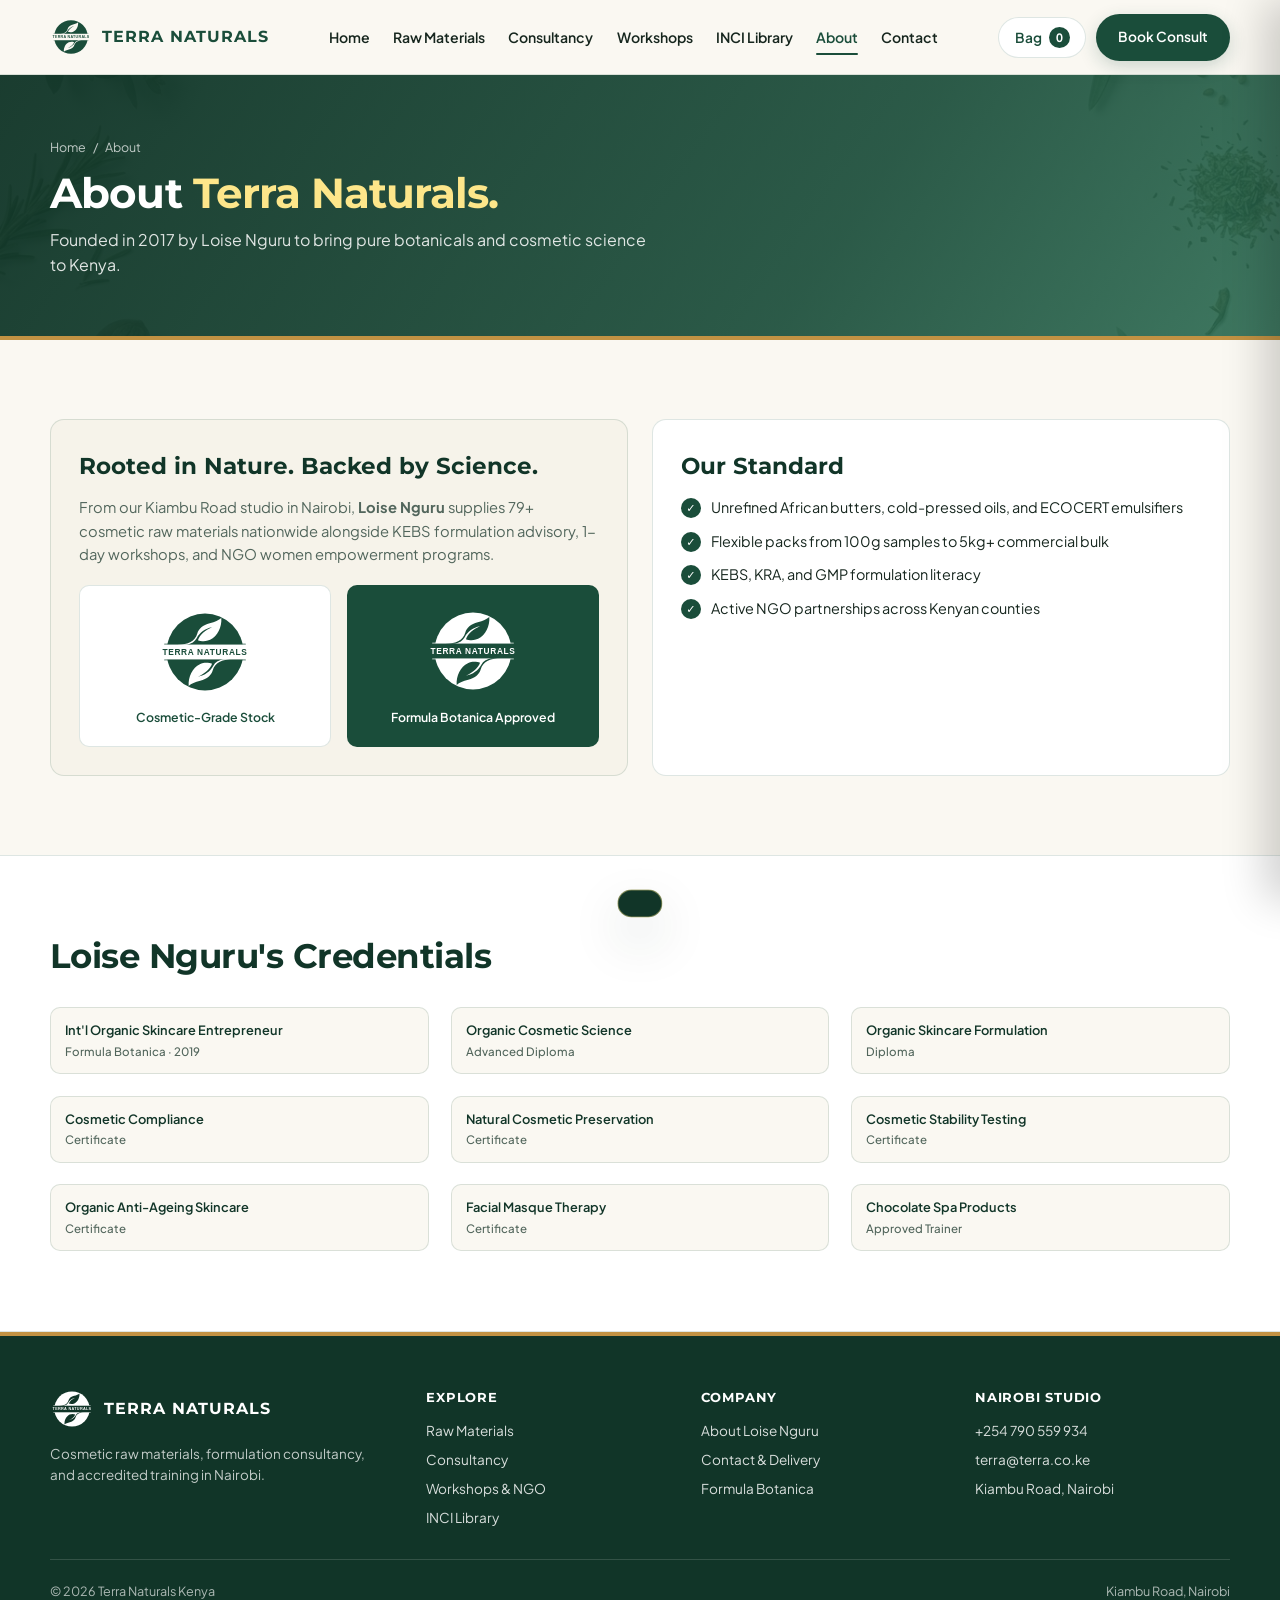
==== commit 58ad8433: "Apply minimalist copy discipline and visual restraint across all 7 pages" ====
--- a/about.html
+++ b/about.html
@@ -3,45 +3,28 @@
 <head>
   <meta charset="utf-8">
   <meta name="viewport" content="width=device-width, initial-scale=1">
-  <title>About Terra Naturals &amp; Founder Loise Nguru — Nairobi, Kenya</title>
-  <meta name="description" content="Founded in 2017 by Formula Botanica 2019 graduate Loise Nguru, Terra Naturals equips Kenyan natural beauty entrepreneurs with cosmetic raw materials, formulation science, and accredited training.">
+  <title>About Loise Nguru &amp; Terra Naturals | Nairobi, Kenya</title>
+  <meta name="description" content="Founded in 2017 by Formula Botanica graduate Loise Nguru, Terra Naturals supplies cosmetic raw materials and formulation training across Kenya.">
   <link rel="icon" type="image/svg+xml" href="assets/terra-naturals-logo-primary.svg">
   <link rel="preconnect" href="https://fonts.googleapis.com">
   <link rel="preconnect" href="https://fonts.gstatic.com" crossorigin>
-  <link href="https://fonts.googleapis.com/css2?family=Cormorant+Garamond:ital,wght@0,600;1,600&family=Montserrat:wght@600;700;800&family=Plus+Jakarta+Sans:wght@400;500;600;700&display=swap" rel="stylesheet">
+  <link href="https://fonts.googleapis.com/css2?family=Montserrat:wght@600;700;800&family=Plus+Jakarta+Sans:wght@400;500;600;700&display=swap" rel="stylesheet">
   <link rel="stylesheet" href="styles.css">
 </head>
 <body>
 
-  <div class="top-ribbon">
-    <div class="container">
-      <div class="ribbon-tag">
-        <span class="ribbon-dot"></span>
-        <span>Founded in 2017 · Formula Botanica Accredited · Kiambu Road, Nairobi</span>
-      </div>
-      <div class="ribbon-links">
-        <a href="tel:+254790559934">+254 790 559 934</a>
-        <a href="mailto:terra@terra.co.ke">terra@terra.co.ke</a>
-        <span>Kiambu Road, Nairobi</span>
-      </div>
-    </div>
-  </div>
-
   <header class="navbar">
     <div class="container nav-inner">
       <a href="index.html" class="brand-lockup" aria-label="Terra Naturals Home">
-        <img src="assets/terra-naturals-logo-primary.svg" alt="Terra Naturals Logo">
-        <div>
-          <div class="brand-title">TERRA NATURALS</div>
-          <div class="brand-sub">Ingredients · Formulation · Training</div>
-        </div>
+        <img src="assets/terra-naturals-logo-primary.svg" alt="Terra Naturals">
+        <span class="brand-title">TERRA NATURALS</span>
       </a>
 
       <nav class="nav-links" aria-label="Primary Navigation">
         <a href="index.html">Home</a>
         <a href="shop.html">Raw Materials</a>
         <a href="consultancy.html">Consultancy</a>
-        <a href="workshops.html">Workshops &amp; NGO</a>
+        <a href="workshops.html">Workshops</a>
         <a href="inci-library.html">INCI Library</a>
         <a href="about.html" class="active">About</a>
         <a href="contact.html">Contact</a>
@@ -49,7 +32,7 @@
 
       <div class="nav-actions">
         <button type="button" class="btn cart-btn js-open-cart" aria-label="Open Order Bag">
-          <span>Order Bag</span>
+          <span>Bag</span>
           <span class="cart-badge js-cart-count">0</span>
         </button>
         <a href="consultancy.html" class="btn btn-primary">Book Consult</a>
@@ -68,19 +51,19 @@
       <div class="container">
         <nav class="mobile-nav-links" aria-label="Mobile Navigation">
           <a href="index.html">Home</a>
-          <a href="shop.html">Raw Materials Shop (79+ SKUs)</a>
-          <a href="consultancy.html">Formulation &amp; KEBS Consultancy</a>
-          <a href="workshops.html">Workshops &amp; NGO Empowerment</a>
-          <a href="inci-library.html">INCI Reference Library</a>
-          <a href="about.html" class="active">About Terra Naturals</a>
-          <a href="contact.html">Contact &amp; Delivery</a>
+          <a href="shop.html">Raw Materials</a>
+          <a href="consultancy.html">Consultancy</a>
+          <a href="workshops.html">Workshops &amp; NGO</a>
+          <a href="inci-library.html">INCI Library</a>
+          <a href="about.html" class="active">About</a>
+          <a href="contact.html">Contact</a>
         </nav>
         <div class="mobile-nav-actions">
           <button type="button" class="btn cart-btn js-open-cart" style="width:100%;">
-            <span>View Order Bag</span>
+            <span>Order Bag</span>
             <span class="cart-badge js-cart-count">0</span>
           </button>
-          <a href="consultancy.html" class="btn btn-primary">Book Consultation (KES 4,500)</a>
+          <a href="consultancy.html" class="btn btn-primary">Book Consult</a>
         </div>
       </div>
     </div>
@@ -88,103 +71,64 @@
 
   <main>
     <section class="page-hero">
-      <div class="container page-hero-grid">
-        <div>
-          <div class="breadcrumb">
-            <a href="index.html">Home</a>
-            <span>/</span>
-            <span>About Terra Naturals</span>
-          </div>
-          <div class="eyebrow dark">Our Story &amp; Founder</div>
-          <h1>Rooted in <span>Nature.</span> Backed by Cosmetic Science.</h1>
-          <p class="page-hero-lead">
-            Founded in 2017 by Loise Nguru, Terra Naturals exists to make authentic cosmetic-grade ingredients, international formulation science, and regulatory readiness accessible to every Kenyan beauty innovator.
-          </p>
-        </div>
-        <div class="hero-summary-card">
-          <strong>Loise Nguru · Founder &amp; Lead Formulator</strong>
-          <p>Formula Botanica 2019 Graduate (International Organic Skincare Entrepreneur Program), Formula Botanica-approved trainer, and holder of 9+ accredited cosmetic science diplomas &amp; certificates.</p>
-        </div>
+      <div class="container">
+        <div class="breadcrumb">
+          <a href="index.html">Home</a>
+          <span>/</span>
+          <span>About</span>
+        </div>
+        <h1>About <span>Terra Naturals.</span></h1>
+        <p class="page-hero-lead">Founded in 2017 by Loise Nguru to bring pure botanicals and cosmetic science to Kenya.</p>
       </div>
     </section>
 
-    <!-- Story & Identity -->
     <section class="band">
       <div class="container audit-grid">
         <div class="brand-showcase-box">
-          <span class="eyebrow" style="margin-bottom:0.8rem;">Our Heritage</span>
-          <h2 style="font-family:var(--font-display);font-size:1.55rem;color:var(--forest-deep);margin:0 0 0.7rem;">Bridging African Botanicals &amp; Global Cosmetic Standards</h2>
-          <p style="font-size:0.92rem;color:var(--muted);margin:0 0 1rem;">
-            When <strong>Loise Nguru</strong> founded Terra Naturals in 2017, Kenyan beauty entrepreneurs faced two major hurdles: finding reliable, cosmetic-grade natural raw materials locally, and accessing formal, science-backed formulation training that met KEBS and international safety standards.
-          </p>
-          <p style="font-size:0.92rem;color:var(--muted);margin:0 0 1.25rem;">
-            Today, from our studio along Kiambu Road in Nairobi, Terra Naturals serves hundreds of skincare makers, haircare founders, spas, and NGO community cooperatives across all 47 Kenyan counties—combining 79+ stocked raw materials with confidential R&amp;D advisory and practical training.
+          <h2 style="font-family:var(--font-display);font-size:1.45rem;color:var(--forest-deep);margin:0 0 0.7rem;">Rooted in Nature. Backed by Science.</h2>
+          <p style="font-size:0.92rem;color:var(--muted);margin:0;">
+            From our Kiambu Road studio in Nairobi, <strong>Loise Nguru</strong> supplies 79+ cosmetic raw materials nationwide alongside KEBS formulation advisory, 1-day workshops, and NGO women empowerment programs.
           </p>
           <div class="logo-pair">
             <div class="logo-tile light">
-              <img src="assets/terra-naturals-logo-primary.svg" alt="Terra Naturals Primary Emblem">
-              <span>100% Cosmetic-Grade Sourcing</span>
+              <img src="assets/terra-naturals-logo-primary.svg" alt="Terra Naturals Emblem">
+              <span>Cosmetic-Grade Stock</span>
             </div>
             <div class="logo-tile dark">
               <img src="assets/terra-naturals-logo-reversed.svg" alt="Terra Naturals Reversed Emblem">
-              <span>Formula Botanica Trained</span>
+              <span>Formula Botanica Approved</span>
             </div>
           </div>
         </div>
 
         <div class="brand-showcase-box" style="background:var(--white);">
-          <span class="eyebrow" style="margin-bottom:0.8rem;">The Terra Naturals Standard</span>
-          <h2 style="font-family:var(--font-display);font-size:1.55rem;color:var(--forest-deep);margin:0 0 0.7rem;">Why Kenyan Makers Trust Us</h2>
-          <ul class="checklist">
-            <li><span class="check-icon">&#10003;</span><span><strong>Authentic Botanical &amp; Lab-Grade Stock:</strong> Ghanaian &amp; Nilotica shea, mango butter, cold-pressed oils, ECOCERT-approved emulsifiers, and broad-spectrum natural preservatives.</span></li>
-            <li><span class="check-icon">&#10003;</span><span><strong>Flexible Maker-to-Manufacturer Sizing:</strong> Start with 100g R&amp;D test quantities and scale seamlessly into 1kg and 5kg+ wholesale packs.</span></li>
-            <li><span class="check-icon">&#10003;</span><span><strong>KEBS, KRA &amp; GMP Literacy:</strong> Guidance grounded in real Kenyan regulatory requirements so your products move smoothly from bench to retail shelves.</span></li>
-            <li><span class="check-icon">&#10003;</span><span><strong>Community &amp; Women’s Empowerment:</strong> Active NGO partnerships (including Laikipia cohorts) bringing practical cosmetic livelihoods to underserved communities.</span></li>
-          </ul>
-          <div style="display:flex;flex-wrap:wrap;gap:0.7rem;margin-top:1.25rem;">
-            <a href="shop.html" class="btn btn-primary btn-sm">Explore Raw Materials</a>
-            <a href="consultancy.html" class="btn btn-outline btn-sm">Book Consultation</a>
-          </div>
+          <h2 style="font-family:var(--font-display);font-size:1.45rem;color:var(--forest-deep);margin:0 0 0.7rem;">Our Standard</h2>
+          <ul class="checklist" style="margin:0;">
+            <li><span class="check-icon">&#10003;</span><span>Unrefined African butters, cold-pressed oils, and ECOCERT emulsifiers</span></li>
+            <li><span class="check-icon">&#10003;</span><span>Flexible packs from 100g samples to 5kg+ commercial bulk</span></li>
+            <li><span class="check-icon">&#10003;</span><span>KEBS, KRA, and GMP formulation literacy</span></li>
+            <li><span class="check-icon">&#10003;</span><span>Active NGO partnerships across Kenyan counties</span></li>
+          </ul>
         </div>
       </div>
     </section>
 
-    <!-- Complete Accredited Qualifications Wall -->
     <section class="band alt">
       <div class="container">
-        <div class="section-header">
-          <div>
-            <div class="eyebrow">Academic &amp; Technical Rigour</div>
-            <h2>Loise Nguru’s Formula Botanica Credentials</h2>
-          </div>
-          <p>Internationally accredited cosmetic formulation qualifications backed by practical Kenyan manufacturing experience.</p>
+        <div class="section-head">
+          <h2>Loise Nguru's Credentials</h2>
         </div>
 
         <div class="grid-3">
-          <div class="cred-chip">International Organic Skincare Entrepreneur Program<span>Formula Botanica Graduate · 2019</span></div>
-          <div class="cred-chip">Advanced Diploma in Organic Cosmetic Science<span>Formula Botanica Accredited</span></div>
-          <div class="cred-chip">Diploma in Organic Skincare Formulation<span>Formula Botanica Accredited</span></div>
-          <div class="cred-chip">Certificate in Cosmetic Compliance<span>Regulatory &amp; Labelling Standards</span></div>
-          <div class="cred-chip">Certificate in Natural Cosmetic Preservation<span>Microbial Safety &amp; Shelf Life</span></div>
-          <div class="cred-chip">Certificate in Cosmetic Stability Testing<span>Emulsion &amp; Viscosity Longevity</span></div>
-          <div class="cred-chip">Certificate in Organic Anti-Ageing Skincare<span>Active Botanical Formulation</span></div>
-          <div class="cred-chip">Certificate in Facial Masque Therapy<span>Clay, Gel &amp; Cream Masques</span></div>
-          <div class="cred-chip">Certificate in Chocolate Spa Products<span>Approved Formula Botanica Trainer</span></div>
-        </div>
-      </div>
-    </section>
-
-    <section class="band">
-      <div class="container">
-        <div class="cta-banner">
-          <div>
-            <h2>Ready to Formulate With Confidence?</h2>
-            <p>Shop cosmetic-grade raw materials for nationwide delivery, reserve a 1-day workshop seat, or book a 1-on-1 consultation with Loise Nguru.</p>
-          </div>
-          <div style="display:flex;gap:0.75rem;flex-wrap:wrap;">
-            <a href="shop.html" class="btn btn-white">Shop Raw Materials</a>
-            <a href="contact.html" class="btn btn-outline-light">Contact Our Studio</a>
-          </div>
+          <div class="cred-chip">Int'l Organic Skincare Entrepreneur<span>Formula Botanica · 2019</span></div>
+          <div class="cred-chip">Organic Cosmetic Science<span>Advanced Diploma</span></div>
+          <div class="cred-chip">Organic Skincare Formulation<span>Diploma</span></div>
+          <div class="cred-chip">Cosmetic Compliance<span>Certificate</span></div>
+          <div class="cred-chip">Natural Cosmetic Preservation<span>Certificate</span></div>
+          <div class="cred-chip">Cosmetic Stability Testing<span>Certificate</span></div>
+          <div class="cred-chip">Organic Anti-Ageing Skincare<span>Certificate</span></div>
+          <div class="cred-chip">Facial Masque Therapy<span>Certificate</span></div>
+          <div class="cred-chip">Chocolate Spa Products<span>Approved Trainer</span></div>
         </div>
       </div>
     </section>
@@ -194,25 +138,22 @@
     <div class="container">
       <div class="footer-grid">
         <div>
-          <div class="brand-lockup" style="margin-bottom:0.85rem;">
-            <img src="assets/terra-naturals-logo-reversed.svg" alt="Terra Naturals Emblem" style="width:50px;height:50px;">
-            <div>
-              <div class="brand-title" style="color:#fff;">TERRA NATURALS</div>
-              <div class="brand-sub" style="color:rgba(255,255,255,0.72);">Empowering Natural Beauty Innovation</div>
-            </div>
+          <div class="brand-lockup" style="margin-bottom:0.75rem;">
+            <img src="assets/terra-naturals-logo-reversed.svg" alt="Terra Naturals" style="width:44px;height:44px;">
+            <span class="brand-title" style="color:#fff;">TERRA NATURALS</span>
           </div>
-          <p style="font-size:0.85rem;margin:0;color:rgba(255,255,255,0.78);">
-            Founded in 2017 by Loise Nguru. Cosmetic raw materials, product formulation consultancy, Formula Botanica-accredited training, and community empowerment in Nairobi, Kenya.
+          <p style="font-size:0.84rem;margin:0;color:rgba(255,255,255,0.75);max-width:32ch;">
+            Cosmetic raw materials, formulation consultancy, and accredited training in Nairobi.
           </p>
         </div>
 
         <div>
           <h4>Explore</h4>
           <ul>
-            <li><a href="shop.html">Raw Materials Shop (79+ SKUs)</a></li>
-            <li><a href="consultancy.html">Formulation &amp; KEBS Consultancy</a></li>
-            <li><a href="workshops.html">1-Day Practical Workshops</a></li>
-            <li><a href="inci-library.html">INCI Ingredient Library</a></li>
+            <li><a href="shop.html">Raw Materials</a></li>
+            <li><a href="consultancy.html">Consultancy</a></li>
+            <li><a href="workshops.html">Workshops &amp; NGO</a></li>
+            <li><a href="inci-library.html">INCI Library</a></li>
           </ul>
         </div>
 
@@ -220,46 +161,41 @@
           <h4>Company</h4>
           <ul>
             <li><a href="about.html">About Loise Nguru</a></li>
-            <li><a href="workshops.html#ngo">NGO Empowerment Programs</a></li>
-            <li><a href="contact.html">Contact &amp; Nationwide Shipping</a></li>
-            <li><a href="https://formulabotanica.com/portfolio/terra-naturals/" target="_blank" rel="noopener">Formula Botanica Portfolio</a></li>
-          </ul>
-        </div>
-
-        <div>
-          <h4>Contact Terra Naturals</h4>
+            <li><a href="contact.html">Contact &amp; Delivery</a></li>
+            <li><a href="https://formulabotanica.com/portfolio/terra-naturals/" target="_blank" rel="noopener">Formula Botanica</a></li>
+          </ul>
+        </div>
+
+        <div>
+          <h4>Nairobi Studio</h4>
           <ul>
             <li><a href="tel:+254790559934">+254 790 559 934</a></li>
             <li><a href="mailto:terra@terra.co.ke">terra@terra.co.ke</a></li>
-            <li>Kiambu Road, Nairobi, Kenya</li>
-            <li><a href="https://www.instagram.com/terranaturalskenya/" target="_blank" rel="noopener">Instagram (@terranaturalskenya)</a></li>
+            <li>Kiambu Road, Nairobi</li>
           </ul>
         </div>
       </div>
 
       <div class="footer-bottom">
-        <span>&copy; 2026 Terra Naturals Kenya. All rights reserved.</span>
-        <span>Kiambu Road, Nairobi · Empowering Natural Beauty Innovation</span>
+        <span>&copy; 2026 Terra Naturals Kenya</span>
+        <span>Kiambu Road, Nairobi</span>
       </div>
     </div>
   </footer>
 
   <div class="drawer-backdrop" id="drawerBackdrop"></div>
-  <aside class="cart-drawer" id="cartDrawer" aria-label="Raw Materials Order Bag">
+  <aside class="cart-drawer" id="cartDrawer" aria-label="Order Bag">
     <div class="drawer-head">
-      <h3>Your Raw Materials Bag</h3>
+      <h3>Order Bag</h3>
       <button type="button" class="btn btn-soft btn-sm" id="closeCartBtn">Close</button>
     </div>
     <div class="drawer-body" id="cartItems"></div>
     <div class="drawer-foot">
       <div style="display:flex;justify-content:space-between;align-items:center;margin-bottom:0.85rem;">
-        <span style="font-weight:600;color:var(--muted);">Estimated Subtotal</span>
-        <strong style="font-family:var(--font-display);font-size:1.25rem;color:var(--forest);" id="cartTotal">KES 0</strong>
-      </div>
-      <p style="font-size:0.78rem;color:var(--muted);margin:0 0 0.85rem;">
-        Ships nationwide across Kenya. Pay via <strong>M-Pesa</strong> or <strong>Cash on Delivery</strong> upon confirmation with Terra Naturals.
-      </p>
-      <button type="button" class="btn btn-primary" id="checkoutWhatsappBtn" style="width:100%;">Send Order via WhatsApp (+254 790 559 934)</button>
+        <span style="font-weight:600;color:var(--muted);">Subtotal</span>
+        <strong style="font-family:var(--font-display);font-size:1.2rem;color:var(--forest);" id="cartTotal">KES 0</strong>
+      </div>
+      <button type="button" class="btn btn-primary" id="checkoutWhatsappBtn" style="width:100%;">Order via WhatsApp</button>
     </div>
   </aside>
 
--- a/styles.css
+++ b/styles.css
@@ -9,16 +9,15 @@
   --ink: #16261E;
   --muted: #52665C;
   --gold: #C29243;
-  --gold-soft: #FBF4E4;
   --border: rgba(26, 77, 58, 0.14);
-  --shadow-sm: 0 4px 16px rgba(17, 53, 40, 0.06);
-  --shadow-md: 0 14px 36px rgba(17, 53, 40, 0.10);
-  --shadow-lg: 0 24px 56px rgba(17, 53, 40, 0.16);
+  --shadow-sm: 0 2px 10px rgba(17, 53, 40, 0.05);
+  --shadow-md: 0 12px 32px rgba(17, 53, 40, 0.09);
+  --shadow-lg: 0 22px 52px rgba(17, 53, 40, 0.15);
   --radius-sm: 10px;
-  --radius-md: 16px;
-  --radius-lg: 24px;
+  --radius-md: 14px;
+  --radius-lg: 20px;
+  --ease-out: cubic-bezier(0.23, 1, 0.32, 1);
   --font-display: 'Montserrat', system-ui, -apple-system, sans-serif;
-  --font-serif: 'Cormorant Garamond', Georgia, serif;
   --font-body: 'Plus Jakarta Sans', system-ui, -apple-system, sans-serif;
 }
 
@@ -35,15 +34,28 @@
   font-family: var(--font-body);
   color: var(--ink);
   background: var(--cream);
-  line-height: 1.65;
+  line-height: 1.6;
   -webkit-font-smoothing: antialiased;
   min-height: 100vh;
   display: flex;
   flex-direction: column;
 }
 
+::selection {
+  background: rgba(26, 77, 58, 0.18);
+  color: var(--forest-deep);
+}
+
 main {
   flex: 1;
+}
+
+h1, h2, h3, h4 {
+  text-wrap: balance;
+}
+
+p {
+  text-wrap: pretty;
 }
 
 img {
@@ -60,55 +72,14 @@
   font-family: inherit;
 }
 
+:focus-visible {
+  outline: 2px solid var(--gold);
+  outline-offset: 2px;
+}
+
 .container {
-  width: min(1220px, calc(100% - 2.5rem));
+  width: min(1180px, calc(100% - 2.5rem));
   margin-inline: auto;
-}
-
-/* Top Contact & Shipping Bar */
-.top-ribbon {
-  background: var(--forest-deep);
-  color: rgba(255, 255, 255, 0.92);
-  font-size: 0.8rem;
-  padding: 0.52rem 0;
-  border-bottom: 1px solid rgba(255, 255, 255, 0.1);
-}
-
-.top-ribbon .container {
-  display: flex;
-  flex-wrap: wrap;
-  align-items: center;
-  justify-content: space-between;
-  gap: 0.75rem;
-}
-
-.ribbon-tag {
-  display: inline-flex;
-  align-items: center;
-  gap: 0.45rem;
-  font-weight: 600;
-  letter-spacing: 0.02em;
-}
-
-.ribbon-dot {
-  width: 8px;
-  height: 8px;
-  border-radius: 50%;
-  background: #6EE7B7;
-  box-shadow: 0 0 0 4px rgba(110, 231, 183, 0.22);
-  flex-shrink: 0;
-}
-
-.ribbon-links {
-  display: flex;
-  flex-wrap: wrap;
-  gap: 1.15rem;
-  opacity: 0.92;
-}
-
-.ribbon-links a:hover {
-  color: #fff;
-  text-decoration: underline;
 }
 
 /* Sticky Navbar */
@@ -116,8 +87,8 @@
   position: sticky;
   top: 0;
   z-index: 50;
-  background: rgba(250, 248, 242, 0.95);
-  backdrop-filter: blur(14px);
+  background: rgba(250, 248, 242, 0.96);
+  backdrop-filter: blur(10px);
   border-bottom: 1px solid var(--border);
 }
 
@@ -126,42 +97,36 @@
   align-items: center;
   justify-content: space-between;
   gap: 1rem;
-  padding: 0.8rem 0;
+  padding: 0.85rem 0;
 }
 
 .brand-lockup {
   display: inline-flex;
   align-items: center;
-  gap: 0.7rem;
+  gap: 0.65rem;
   flex-shrink: 0;
 }
 
 .brand-lockup img {
-  width: 46px;
-  height: 46px;
+  width: 42px;
+  height: 42px;
   object-fit: contain;
 }
 
 .brand-title {
   font-family: var(--font-display);
   font-weight: 700;
-  font-size: 1rem;
+  font-size: 0.98rem;
   letter-spacing: 0.06em;
   color: var(--forest);
   line-height: 1.1;
 }
 
-.brand-sub {
-  font-size: 0.72rem;
-  color: var(--muted);
-  font-weight: 500;
-}
-
 .nav-links {
   display: flex;
   align-items: center;
-  gap: 1.3rem;
-  font-size: 0.89rem;
+  gap: 1.45rem;
+  font-size: 0.88rem;
   font-weight: 600;
   color: var(--ink);
 }
@@ -169,7 +134,7 @@
 .nav-links a {
   position: relative;
   padding: 0.3rem 0;
-  transition: color 0.18s ease;
+  transition: color 160ms var(--ease-out);
 }
 
 .nav-links a:hover,
@@ -177,20 +142,15 @@
   color: var(--forest);
 }
 
-.nav-links a::after {
+.nav-links a.active::after {
   content: "";
   position: absolute;
   left: 0;
+  right: 0;
   bottom: -2px;
-  width: 0;
   height: 2px;
+  border-radius: 999px;
   background: var(--forest);
-  transition: width 0.2s ease;
-}
-
-.nav-links a:hover::after,
-.nav-links a.active::after {
-  width: 100%;
 }
 
 .nav-actions {
@@ -204,7 +164,7 @@
   display: none;
   width: 42px;
   height: 42px;
-  border-radius: 12px;
+  border-radius: var(--radius-sm);
   border: 1.5px solid var(--border);
   background: var(--white);
   color: var(--forest);
@@ -239,13 +199,13 @@
 
 .mobile-nav-links {
   display: grid;
-  gap: 0.3rem;
+  gap: 0.25rem;
   margin-bottom: 1rem;
 }
 
 .mobile-nav-links a {
   padding: 0.68rem 0.9rem;
-  border-radius: 10px;
+  border-radius: var(--radius-sm);
   font-weight: 600;
   font-size: 0.92rem;
   color: var(--forest-deep);
@@ -267,31 +227,37 @@
   display: inline-flex;
   align-items: center;
   justify-content: center;
-  gap: 0.5rem;
-  padding: 0.74rem 1.3rem;
+  gap: 0.45rem;
+  padding: 0.72rem 1.3rem;
   border-radius: 999px;
   font-weight: 600;
-  font-size: 0.88rem;
+  font-size: 0.86rem;
   border: 1.5px solid transparent;
   cursor: pointer;
-  transition: transform 0.16s ease, box-shadow 0.2s ease, background 0.2s ease, color 0.2s ease;
+  transition: transform 140ms var(--ease-out), background-color 160ms var(--ease-out), color 160ms var(--ease-out), border-color 160ms var(--ease-out), box-shadow 160ms var(--ease-out);
   text-align: center;
   white-space: nowrap;
 }
 
-.btn:hover {
-  transform: translateY(-1px);
+.btn:active {
+  transform: scale(0.98);
+}
+
+@media (hover: hover) and (pointer: fine) {
+  .btn:hover {
+    transform: translateY(-1px);
+  }
 }
 
 .btn-sm {
-  padding: 0.52rem 1rem;
-  font-size: 0.81rem;
+  padding: 0.5rem 0.95rem;
+  font-size: 0.8rem;
 }
 
 .btn-primary {
   background: var(--forest);
   color: var(--white);
-  box-shadow: 0 8px 20px rgba(26, 77, 58, 0.22);
+  box-shadow: 0 6px 18px rgba(26, 77, 58, 0.2);
 }
 
 .btn-primary:hover {
@@ -312,7 +278,7 @@
 .btn-outline-light {
   background: rgba(255, 255, 255, 0.08);
   color: var(--white);
-  border-color: rgba(255, 255, 255, 0.45);
+  border-color: rgba(255, 255, 255, 0.42);
 }
 
 .btn-outline-light:hover {
@@ -343,7 +309,7 @@
   background: var(--white);
   border: 1.5px solid var(--border);
   color: var(--forest);
-  padding: 0.6rem 1rem;
+  padding: 0.56rem 0.95rem;
 }
 
 .cart-badge {
@@ -351,58 +317,179 @@
   color: var(--white);
   font-size: 0.72rem;
   font-weight: 700;
-  min-width: 22px;
-  height: 22px;
+  min-width: 21px;
+  height: 21px;
   border-radius: 999px;
   display: inline-flex;
   align-items: center;
   justify-content: center;
   padding: 0 6px;
-}
-
-/* Home Hero Section */
+  font-variant-numeric: tabular-nums;
+}
+
+/* Home Hero */
 .hero {
   position: relative;
-  padding: clamp(3.3rem, 5.8vw, 5.2rem) 0 clamp(3rem, 5vw, 4.4rem);
+  padding: clamp(3.8rem, 7vw, 6rem) 0;
   background:
-    linear-gradient(120deg, rgba(246, 243, 234, 0.94) 0%, rgba(250, 248, 242, 0.88) 55%, rgba(230, 239, 234, 0.92) 100%),
+    linear-gradient(120deg, rgba(246, 243, 234, 0.95) 0%, rgba(250, 248, 242, 0.9) 58%, rgba(230, 239, 234, 0.93) 100%),
     url('assets/botanical-background.jpg') center / cover no-repeat;
   border-bottom: 1px solid var(--border);
-  overflow: hidden;
 }
 
 .hero-grid {
   display: grid;
-  grid-template-columns: 1.18fr 0.82fr;
-  gap: clamp(2rem, 4vw, 3.5rem);
-  align-items: center;
-}
-
-/* Inner Page Hero */
+  grid-template-columns: 1.2fr 0.8fr;
+  gap: clamp(2.5rem, 5vw, 4.5rem);
+  align-items: center;
+}
+
+.eyebrow {
+  display: inline-flex;
+  align-items: center;
+  gap: 0.45rem;
+  padding: 0.3rem 0.8rem;
+  border-radius: 999px;
+  background: var(--white);
+  border: 1px solid var(--border);
+  color: var(--forest);
+  font-size: 0.72rem;
+  font-weight: 700;
+  letter-spacing: 0.08em;
+  text-transform: uppercase;
+  margin-bottom: 1.1rem;
+}
+
+.hero h1 {
+  font-family: var(--font-display);
+  font-size: clamp(2.1rem, 4.2vw, 3.3rem);
+  line-height: 1.09;
+  color: var(--forest-deep);
+  margin: 0 0 1rem;
+  letter-spacing: -0.025em;
+}
+
+.hero h1 span {
+  color: var(--forest-soft);
+}
+
+.hero-lead {
+  font-size: 1.06rem;
+  color: var(--muted);
+  max-width: 48ch;
+  margin: 0 0 1.9rem;
+}
+
+.hero-cta {
+  display: flex;
+  flex-wrap: wrap;
+  gap: 0.8rem;
+}
+
+.hero-card {
+  background: var(--white);
+  border: 1px solid var(--border);
+  border-radius: var(--radius-lg);
+  padding: 1.75rem;
+  box-shadow: var(--shadow-lg);
+}
+
+.hero-logo-stage {
+  background: var(--paper);
+  border-radius: var(--radius-md);
+  padding: 1.5rem;
+  display: grid;
+  place-items: center;
+  margin-bottom: 1.15rem;
+  border: 1px solid var(--border);
+}
+
+.hero-logo-stage img {
+  width: 176px;
+  height: 176px;
+  object-fit: contain;
+}
+
+.credential-pill-row {
+  display: flex;
+  flex-wrap: wrap;
+  gap: 0.45rem;
+  margin-bottom: 0.9rem;
+}
+
+.pill {
+  display: inline-flex;
+  align-items: center;
+  padding: 0.28rem 0.68rem;
+  border-radius: 999px;
+  background: var(--sage);
+  color: var(--forest);
+  font-size: 0.74rem;
+  font-weight: 600;
+  white-space: nowrap;
+}
+
+.founder-note {
+  font-size: 0.85rem;
+  color: var(--muted);
+  margin: 0;
+  padding-top: 0.85rem;
+  border-top: 1px solid var(--border);
+}
+
+.founder-note strong {
+  color: var(--forest);
+}
+
+/* Metrics Bar */
+.metrics-bar {
+  background: var(--white);
+  border-bottom: 1px solid var(--border);
+  padding: 1.5rem 0;
+}
+
+.metrics-row {
+  display: grid;
+  grid-template-columns: repeat(4, minmax(0, 1fr));
+  gap: 1.25rem;
+}
+
+.metric-item {
+  display: flex;
+  align-items: baseline;
+  gap: 0.6rem;
+}
+
+.metric-item strong {
+  font-family: var(--font-display);
+  font-size: 1.38rem;
+  color: var(--forest);
+  font-variant-numeric: tabular-nums;
+}
+
+.metric-item span {
+  font-size: 0.83rem;
+  color: var(--muted);
+}
+
+/* Inner Page Hero (Compact & Airy) */
 .page-hero {
   position: relative;
-  padding: clamp(2.4rem, 4.5vw, 3.6rem) 0;
+  padding: clamp(2.5rem, 4.8vw, 3.6rem) 0;
   background:
-    linear-gradient(125deg, rgba(17, 53, 40, 0.95) 0%, rgba(26, 77, 58, 0.91) 62%, rgba(40, 105, 80, 0.88) 100%),
+    linear-gradient(125deg, rgba(17, 53, 40, 0.96) 0%, rgba(26, 77, 58, 0.92) 65%, rgba(40, 105, 80, 0.89) 100%),
     url('assets/botanical-background.jpg') center / cover no-repeat;
   color: var(--white);
   border-bottom: 4px solid var(--gold);
-}
-
-.page-hero-grid {
-  display: grid;
-  grid-template-columns: 1.28fr 0.72fr;
-  gap: 2rem;
-  align-items: center;
 }
 
 .breadcrumb {
   display: inline-flex;
   align-items: center;
   gap: 0.45rem;
-  font-size: 0.79rem;
-  color: rgba(255, 255, 255, 0.74);
-  margin-bottom: 0.85rem;
+  font-size: 0.78rem;
+  color: rgba(255, 255, 255, 0.72);
+  margin-bottom: 0.75rem;
 }
 
 .breadcrumb a:hover {
@@ -411,183 +498,26 @@
 
 .page-hero h1 {
   font-family: var(--font-display);
-  font-size: clamp(1.85rem, 3.4vw, 2.75rem);
-  line-height: 1.15;
-  margin: 0 0 0.75rem;
+  font-size: clamp(1.85rem, 3.4vw, 2.65rem);
+  line-height: 1.12;
+  margin: 0 0 0.6rem;
   letter-spacing: -0.02em;
 }
 
 .page-hero h1 span {
-  font-family: var(--font-serif);
-  font-style: italic;
-  font-weight: 600;
   color: #FDE68A;
 }
 
 .page-hero-lead {
   font-size: 1rem;
   color: rgba(255, 255, 255, 0.86);
-  max-width: 62ch;
+  max-width: 52ch;
   margin: 0;
 }
 
-.hero-summary-card {
-  background: rgba(255, 255, 255, 0.1);
-  border: 1px solid rgba(255, 255, 255, 0.22);
-  border-radius: var(--radius-md);
-  padding: 1.4rem 1.55rem;
-  backdrop-filter: blur(8px);
-}
-
-.hero-summary-card strong {
-  display: block;
-  font-family: var(--font-display);
-  font-size: 1.02rem;
-  color: #FDE68A;
-  margin-bottom: 0.35rem;
-}
-
-.hero-summary-card p {
-  margin: 0;
-  font-size: 0.86rem;
-  color: rgba(255, 255, 255, 0.88);
-}
-
-.eyebrow {
-  display: inline-flex;
-  align-items: center;
-  gap: 0.5rem;
-  padding: 0.36rem 0.88rem;
-  border-radius: 999px;
-  background: var(--white);
-  border: 1px solid var(--border);
-  color: var(--forest);
-  font-size: 0.75rem;
-  font-weight: 700;
-  letter-spacing: 0.06em;
-  text-transform: uppercase;
-  margin-bottom: 1.1rem;
-}
-
-.eyebrow.dark {
-  background: rgba(255, 255, 255, 0.14);
-  border-color: rgba(255, 255, 255, 0.24);
-  color: #D1FAE5;
-}
-
-.hero h1 {
-  font-family: var(--font-display);
-  font-size: clamp(2.1rem, 4.1vw, 3.3rem);
-  line-height: 1.12;
-  color: var(--forest-deep);
-  margin: 0 0 1.05rem;
-  letter-spacing: -0.02em;
-}
-
-.hero h1 span {
-  font-family: var(--font-serif);
-  font-style: italic;
-  font-weight: 600;
-  color: var(--forest-soft);
-}
-
-.hero-lead {
-  font-size: 1.06rem;
-  color: var(--muted);
-  max-width: 58ch;
-  margin: 0 0 1.7rem;
-}
-
-.hero-cta {
-  display: flex;
-  flex-wrap: wrap;
-  gap: 0.8rem;
-  margin-bottom: 2.1rem;
-}
-
-.trust-metrics {
-  display: grid;
-  grid-template-columns: repeat(4, minmax(0, 1fr));
-  gap: 1rem;
-  padding-top: 1.45rem;
-  border-top: 1px solid var(--border);
-}
-
-.metric strong {
-  display: block;
-  font-family: var(--font-display);
-  font-size: 1.38rem;
-  color: var(--forest);
-  line-height: 1.15;
-}
-
-.metric span {
-  font-size: 0.79rem;
-  color: var(--muted);
-}
-
-.hero-card {
-  background: var(--white);
-  border: 1px solid var(--border);
-  border-radius: var(--radius-lg);
-  padding: 1.9rem;
-  box-shadow: var(--shadow-lg);
-}
-
-.hero-logo-stage {
-  background: var(--paper);
-  border-radius: var(--radius-md);
-  padding: 1.65rem;
-  display: grid;
-  place-items: center;
-  margin-bottom: 1.3rem;
-  border: 1px solid var(--border);
-}
-
-.hero-logo-stage img {
-  width: 200px;
-  height: 200px;
-  object-fit: contain;
-}
-
-.credential-pill-row {
-  display: flex;
-  flex-wrap: wrap;
-  gap: 0.5rem;
-  margin-bottom: 1rem;
-}
-
-.pill {
-  display: inline-flex;
-  align-items: center;
-  gap: 0.35rem;
-  padding: 0.32rem 0.72rem;
-  border-radius: 999px;
-  background: var(--sage);
-  color: var(--forest);
-  font-size: 0.76rem;
-  font-weight: 600;
-}
-
-.founder-note {
-  font-size: 0.88rem;
-  color: var(--muted);
-  margin: 0;
-  padding-top: 0.9rem;
-  border-top: 1px solid var(--border);
-}
-
-.founder-note strong {
-  color: var(--forest);
-}
-
-/* Sections */
+/* Section Bands */
 section.band {
-  padding: clamp(3.2rem, 5.5vw, 5rem) 0;
-}
-
-section.band.compact {
-  padding: clamp(2.2rem, 4vw, 3.2rem) 0;
+  padding: clamp(3.4rem, 6.2vw, 5.2rem) 0;
 }
 
 section.band.alt {
@@ -601,38 +531,41 @@
   color: var(--white);
 }
 
-.section-header {
+.section-head {
   display: flex;
   flex-wrap: wrap;
-  align-items: flex-end;
+  align-items: baseline;
   justify-content: space-between;
-  gap: 1.25rem;
-  margin-bottom: 2.1rem;
-}
-
-.section-header h2 {
-  font-family: var(--font-display);
-  font-size: clamp(1.6rem, 2.9vw, 2.3rem);
+  gap: 1rem;
+  margin-bottom: 2rem;
+}
+
+.section-head h2 {
+  font-family: var(--font-display);
+  font-size: clamp(1.5rem, 2.7vw, 2.1rem);
+  color: var(--forest-deep);
+  margin: 0;
   line-height: 1.18;
-  color: var(--forest-deep);
-  margin: 0.3rem 0 0.45rem;
-}
-
-.forest-band .section-header h2 {
-  color: var(--white);
-}
-
-.section-header p {
-  color: var(--muted);
-  max-width: 60ch;
-  margin: 0;
-}
-
-.forest-band .section-header p {
-  color: rgba(255, 255, 255, 0.84);
-}
-
-/* Generic Grids */
+  letter-spacing: -0.015em;
+}
+
+.forest-band .section-head h2 {
+  color: var(--white);
+}
+
+.link-subtle {
+  font-family: var(--font-display);
+  font-size: 0.83rem;
+  font-weight: 700;
+  color: var(--forest);
+  text-underline-offset: 4px;
+}
+
+.link-subtle:hover {
+  text-decoration: underline;
+}
+
+/* Grids */
 .grid-2 {
   display: grid;
   grid-template-columns: repeat(2, minmax(0, 1fr));
@@ -651,48 +584,44 @@
   gap: 1.25rem;
 }
 
-/* 4-Pillar Cards */
+/* 4-Pillar Hairline Grid */
 .pillars-grid {
   display: grid;
   grid-template-columns: repeat(4, minmax(0, 1fr));
-  gap: 1.25rem;
+  gap: 1.5rem;
 }
 
 .pillar-card {
+  padding: 1.35rem 0;
+  border-top: 2px solid var(--border);
+  display: flex;
+  flex-direction: column;
+  gap: 0.55rem;
+  transition: border-color 160ms var(--ease-out);
+}
+
+.pillar-card.boxed {
   background: var(--white);
   border: 1px solid var(--border);
   border-radius: var(--radius-md);
-  padding: 1.6rem;
-  box-shadow: var(--shadow-sm);
-  display: flex;
-  flex-direction: column;
-  gap: 0.7rem;
-  transition: transform 0.2s ease, box-shadow 0.2s ease, border-color 0.2s ease;
-}
-
-.pillar-card:hover {
-  transform: translateY(-4px);
-  box-shadow: var(--shadow-md);
-  border-color: rgba(26, 77, 58, 0.35);
-}
-
-.pillar-num {
-  font-family: var(--font-display);
-  font-size: 0.76rem;
-  font-weight: 700;
-  color: var(--gold);
-  letter-spacing: 0.1em;
+  padding: 1.5rem;
+}
+
+@media (hover: hover) and (pointer: fine) {
+  a.pillar-card:hover {
+    border-top-color: var(--forest);
+  }
 }
 
 .pillar-card h3 {
   font-family: var(--font-display);
-  font-size: 1.06rem;
+  font-size: 1.02rem;
   color: var(--forest);
   margin: 0;
 }
 
 .pillar-card p {
-  font-size: 0.88rem;
+  font-size: 0.87rem;
   color: var(--muted);
   margin: 0;
   flex: 1;
@@ -702,12 +631,12 @@
   font-size: 0.8rem;
   font-weight: 700;
   color: var(--forest);
-  padding-top: 0.75rem;
-  border-top: 1px dashed var(--border);
+  margin-top: 0.35rem;
   display: flex;
   justify-content: space-between;
   align-items: center;
   gap: 0.5rem;
+  font-variant-numeric: tabular-nums;
 }
 
 /* Catalog Controls & Product Grid */
@@ -727,15 +656,15 @@
 }
 
 .filter-btn {
-  padding: 0.46rem 0.92rem;
+  padding: 0.45rem 0.9rem;
   border-radius: 999px;
   border: 1px solid var(--border);
   background: var(--white);
   color: var(--forest);
-  font-size: 0.82rem;
+  font-size: 0.81rem;
   font-weight: 600;
   cursor: pointer;
-  transition: all 0.18s ease;
+  transition: background-color 150ms var(--ease-out), color 150ms var(--ease-out), border-color 150ms var(--ease-out);
 }
 
 .filter-btn.active,
@@ -748,23 +677,23 @@
 .search-controls {
   display: flex;
   flex-wrap: wrap;
-  gap: 0.65rem;
+  gap: 0.6rem;
   align-items: center;
 }
 
 .search-box {
   position: relative;
-  min-width: 285px;
+  min-width: 280px;
 }
 
 .search-box input {
   width: 100%;
-  padding: 0.62rem 1rem 0.62rem 2.3rem;
+  padding: 0.6rem 1rem 0.6rem 2.25rem;
   border-radius: 999px;
   border: 1.5px solid var(--border);
   background: var(--white);
   color: var(--ink);
-  font-size: 0.88rem;
+  font-size: 0.87rem;
   outline: none;
 }
 
@@ -778,17 +707,17 @@
   top: 50%;
   transform: translateY(-50%);
   color: var(--muted);
-  font-size: 0.92rem;
+  font-size: 0.9rem;
   pointer-events: none;
 }
 
 .sort-select {
-  padding: 0.62rem 0.95rem;
+  padding: 0.6rem 0.95rem;
   border-radius: 999px;
   border: 1.5px solid var(--border);
   background: var(--white);
   color: var(--forest-deep);
-  font-size: 0.84rem;
+  font-size: 0.83rem;
   font-weight: 600;
 }
 
@@ -805,18 +734,19 @@
   overflow: hidden;
   display: flex;
   flex-direction: column;
-  box-shadow: var(--shadow-sm);
-  transition: transform 0.18s ease, box-shadow 0.2s ease;
-}
-
-.product-card:hover {
-  transform: translateY(-3px);
-  box-shadow: var(--shadow-md);
+  transition: transform 160ms var(--ease-out), box-shadow 160ms var(--ease-out);
+}
+
+@media (hover: hover) and (pointer: fine) {
+  .product-card:hover {
+    transform: translateY(-2px);
+    box-shadow: var(--shadow-md);
+  }
 }
 
 .product-visual {
-  padding: 1.15rem;
-  min-height: 118px;
+  padding: 1.05rem 1.15rem;
+  min-height: 104px;
   background: linear-gradient(135deg, #1A4D3A 0%, #2B6B52 100%);
   color: var(--white);
   display: flex;
@@ -826,38 +756,38 @@
 
 .product-cat-tag {
   align-self: flex-start;
-  font-size: 0.69rem;
+  font-size: 0.68rem;
   font-weight: 700;
   text-transform: uppercase;
   letter-spacing: 0.08em;
-  background: rgba(255, 255, 255, 0.18);
-  padding: 0.22rem 0.6rem;
+  background: rgba(255, 255, 255, 0.16);
+  padding: 0.2rem 0.56rem;
   border-radius: 999px;
 }
 
 .product-inci {
-  font-size: 0.75rem;
-  opacity: 0.88;
+  font-size: 0.74rem;
+  opacity: 0.86;
   font-style: italic;
 }
 
 .product-body {
-  padding: 1.15rem;
+  padding: 1.1rem;
   display: flex;
   flex-direction: column;
-  gap: 0.55rem;
+  gap: 0.5rem;
   flex: 1;
 }
 
 .product-body h3 {
   font-family: var(--font-display);
-  font-size: 0.96rem;
+  font-size: 0.94rem;
   color: var(--forest-deep);
   margin: 0;
 }
 
 .product-desc {
-  font-size: 0.83rem;
+  font-size: 0.82rem;
   color: var(--muted);
   margin: 0;
   flex: 1;
@@ -872,7 +802,7 @@
 }
 
 .pack-select {
-  padding: 0.35rem 0.55rem;
+  padding: 0.34rem 0.55rem;
   border-radius: 8px;
   border: 1px solid var(--border);
   background: var(--cream);
@@ -884,37 +814,38 @@
   font-family: var(--font-display);
   font-weight: 700;
   color: var(--forest);
-  font-size: 0.95rem;
+  font-size: 0.94rem;
+  font-variant-numeric: tabular-nums;
 }
 
 .product-actions {
-  margin-top: 0.45rem;
+  margin-top: 0.4rem;
 }
 
 .product-actions .btn {
   width: 100%;
-  padding: 0.58rem 0.9rem;
-  font-size: 0.82rem;
+  padding: 0.55rem 0.9rem;
+  font-size: 0.81rem;
 }
 
 /* 17-Category Directory Strip */
 .category-cloud {
   display: flex;
   flex-wrap: wrap;
-  gap: 0.55rem;
+  gap: 0.5rem;
 }
 
 .cat-chip {
-  padding: 0.45rem 0.9rem;
+  padding: 0.42rem 0.85rem;
   border-radius: 999px;
   background: var(--cream);
   border: 1px solid var(--border);
   color: var(--forest-deep);
-  font-size: 0.82rem;
+  font-size: 0.81rem;
   font-weight: 600;
 }
 
-/* Consultancy & Compliance Split */
+/* Split Layout & Forms */
 .split-grid {
   display: grid;
   grid-template-columns: 1.05fr 0.95fr;
@@ -926,61 +857,62 @@
   background: var(--white);
   border: 1px solid var(--border);
   border-radius: var(--radius-lg);
-  padding: 1.9rem;
-  box-shadow: var(--shadow-md);
+  padding: 1.85rem;
+  box-shadow: var(--shadow-sm);
 }
 
 .price-callout {
   display: flex;
   flex-wrap: wrap;
-  align-items: baseline;
+  align-items: center;
   justify-content: space-between;
   gap: 0.75rem;
   background: var(--sage);
-  padding: 1.15rem 1.35rem;
+  padding: 1.05rem 1.3rem;
   border-radius: var(--radius-md);
-  margin: 1.2rem 0;
+  margin: 1.25rem 0;
 }
 
 .price-callout strong {
   font-family: var(--font-display);
-  font-size: 1.5rem;
-  color: var(--forest);
+  font-size: 1.45rem;
+  color: var(--forest);
+  font-variant-numeric: tabular-nums;
 }
 
 .checklist {
   list-style: none;
   padding: 0;
-  margin: 1rem 0 1.4rem;
-  display: grid;
-  gap: 0.72rem;
+  margin: 0.9rem 0 1.25rem;
+  display: grid;
+  gap: 0.65rem;
 }
 
 .checklist li {
   display: flex;
   align-items: flex-start;
-  gap: 0.65rem;
-  font-size: 0.92rem;
+  gap: 0.6rem;
+  font-size: 0.9rem;
   color: var(--ink);
 }
 
 .check-icon {
-  flex: 0 0 22px;
-  height: 22px;
+  flex: 0 0 20px;
+  height: 20px;
   border-radius: 50%;
   background: var(--forest);
   color: var(--white);
   display: inline-flex;
   align-items: center;
   justify-content: center;
-  font-size: 0.74rem;
+  font-size: 0.7rem;
   margin-top: 2px;
 }
 
 .credentials-grid {
   display: grid;
   grid-template-columns: repeat(2, minmax(0, 1fr));
-  gap: 0.75rem;
+  gap: 0.7rem;
   margin-top: 1.15rem;
 }
 
@@ -1002,7 +934,6 @@
   margin-top: 2px;
 }
 
-/* Forms & Confirmations */
 .form-grid {
   display: grid;
   gap: 0.95rem;
@@ -1016,7 +947,7 @@
 
 .field label {
   display: block;
-  font-size: 0.82rem;
+  font-size: 0.8rem;
   font-weight: 600;
   color: var(--forest-deep);
   margin-bottom: 0.35rem;
@@ -1026,13 +957,14 @@
 .field select,
 .field textarea {
   width: 100%;
-  padding: 0.72rem 0.9rem;
-  border-radius: 10px;
+  padding: 0.7rem 0.9rem;
+  border-radius: var(--radius-sm);
   border: 1.5px solid var(--border);
   background: var(--cream);
-  font-size: 0.9rem;
+  font-size: 0.89rem;
   color: var(--ink);
   outline: none;
+  transition: border-color 150ms var(--ease-out), background-color 150ms var(--ease-out);
 }
 
 .field input:focus,
@@ -1047,8 +979,8 @@
   background: var(--sage);
   border: 1.5px solid var(--forest-soft);
   border-radius: var(--radius-md);
-  padding: 1.25rem;
-  margin-bottom: 1.15rem;
+  padding: 1.2rem;
+  margin-bottom: 1rem;
 }
 
 .confirmation-box.show {
@@ -1059,23 +991,22 @@
 .workshop-grid {
   display: grid;
   grid-template-columns: repeat(3, minmax(0, 1fr));
-  gap: 1.25rem;
+  gap: 1.35rem;
 }
 
 .workshop-card {
   background: rgba(255, 255, 255, 0.08);
-  border: 1px solid rgba(255, 255, 255, 0.18);
+  border: 1px solid rgba(255, 255, 255, 0.16);
   border-radius: var(--radius-md);
-  padding: 1.65rem;
+  padding: 1.6rem;
   display: flex;
   flex-direction: column;
-  gap: 0.75rem;
+  gap: 0.7rem;
 }
 
 .workshop-card.light {
   background: var(--white);
   border: 1px solid var(--border);
-  box-shadow: var(--shadow-sm);
   color: var(--ink);
 }
 
@@ -1098,11 +1029,11 @@
 
 .workshop-badge {
   align-self: flex-start;
-  font-size: 0.72rem;
+  font-size: 0.7rem;
   font-weight: 700;
   letter-spacing: 0.06em;
   text-transform: uppercase;
-  padding: 0.28rem 0.7rem;
+  padding: 0.25rem 0.65rem;
   border-radius: 999px;
   background: rgba(255, 255, 255, 0.16);
   color: #D1FAE5;
@@ -1110,30 +1041,31 @@
 
 .workshop-card h3 {
   font-family: var(--font-display);
-  font-size: 1.1rem;
+  font-size: 1.06rem;
   margin: 0;
   color: var(--white);
 }
 
 .workshop-price {
   font-family: var(--font-display);
-  font-size: 1.45rem;
+  font-size: 1.4rem;
   font-weight: 700;
   color: #FDE68A;
+  font-variant-numeric: tabular-nums;
 }
 
 .workshop-card p {
-  font-size: 0.88rem;
+  font-size: 0.86rem;
   color: rgba(255, 255, 255, 0.85);
   margin: 0;
   flex: 1;
 }
 
 .ngo-banner {
-  background: rgba(255, 255, 255, 0.1);
-  border: 1px solid rgba(255, 255, 255, 0.22);
+  background: rgba(255, 255, 255, 0.08);
+  border: 1px solid rgba(255, 255, 255, 0.2);
   border-radius: var(--radius-lg);
-  padding: 2rem;
+  padding: clamp(1.75rem, 3.5vw, 2.5rem);
   display: grid;
   grid-template-columns: 1.35fr 0.65fr;
   gap: 1.75rem;
@@ -1143,14 +1075,14 @@
 .ngo-banner h3 {
   font-family: var(--font-display);
   font-size: 1.35rem;
-  margin: 0 0 0.5rem;
+  margin: 0 0 0.45rem;
   color: var(--white);
 }
 
 .ngo-banner p {
   margin: 0;
   color: rgba(255, 255, 255, 0.86);
-  font-size: 0.94rem;
+  font-size: 0.92rem;
 }
 
 /* INCI Table */
@@ -1159,19 +1091,18 @@
   border: 1px solid var(--border);
   border-radius: var(--radius-md);
   overflow: hidden;
-  box-shadow: var(--shadow-sm);
 }
 
 .inci-table {
   width: 100%;
   border-collapse: collapse;
-  font-size: 0.88rem;
+  font-size: 0.87rem;
 }
 
 .inci-table th,
 .inci-table td {
   text-align: left;
-  padding: 0.9rem 1.05rem;
+  padding: 0.85rem 1rem;
   border-bottom: 1px solid var(--border);
   vertical-align: top;
 }
@@ -1179,7 +1110,7 @@
 .inci-table thead th {
   background: var(--paper);
   font-family: var(--font-display);
-  font-size: 0.77rem;
+  font-size: 0.75rem;
   letter-spacing: 0.05em;
   text-transform: uppercase;
   color: var(--forest);
@@ -1187,15 +1118,15 @@
 
 .inci-code {
   font-family: ui-monospace, SFMono-Regular, Menlo, monospace;
-  font-size: 0.8rem;
+  font-size: 0.79rem;
   background: var(--sage);
   color: var(--forest-deep);
-  padding: 0.2rem 0.5rem;
+  padding: 0.18rem 0.48rem;
   border-radius: 6px;
   display: inline-block;
 }
 
-/* About / Brand Showcase */
+/* Brand Showcase */
 .audit-grid {
   display: grid;
   grid-template-columns: repeat(2, minmax(0, 1fr));
@@ -1213,17 +1144,17 @@
   display: grid;
   grid-template-columns: repeat(2, minmax(0, 1fr));
   gap: 1rem;
-  margin: 1rem 0 1.25rem;
+  margin-top: 1.1rem;
 }
 
 .logo-tile {
   border-radius: var(--radius-sm);
-  padding: 1.25rem;
+  padding: 1.15rem;
   display: grid;
   place-items: center;
   gap: 0.5rem;
   text-align: center;
-  font-size: 0.78rem;
+  font-size: 0.77rem;
   font-weight: 600;
 }
 
@@ -1239,15 +1170,15 @@
 }
 
 .logo-tile img {
-  width: 112px;
-  height: 112px;
+  width: 96px;
+  height: 96px;
   object-fit: contain;
 }
 
 /* FAQ Accordion */
 .faq-list {
   display: grid;
-  gap: 0.8rem;
+  gap: 0.75rem;
 }
 
 .faq-item {
@@ -1260,10 +1191,10 @@
 .faq-item summary {
   list-style: none;
   cursor: pointer;
-  padding: 1.1rem 1.35rem;
+  padding: 1.05rem 1.3rem;
   font-family: var(--font-display);
   font-weight: 700;
-  font-size: 0.93rem;
+  font-size: 0.91rem;
   color: var(--forest-deep);
   display: flex;
   justify-content: space-between;
@@ -1277,7 +1208,7 @@
 
 .faq-item summary::after {
   content: "+";
-  font-size: 1.25rem;
+  font-size: 1.2rem;
   color: var(--gold);
   font-weight: 700;
 }
@@ -1287,8 +1218,8 @@
 }
 
 .faq-body {
-  padding: 0.9rem 1.35rem 1.2rem;
-  font-size: 0.88rem;
+  padding: 0.85rem 1.3rem 1.15rem;
+  font-size: 0.87rem;
   color: var(--muted);
   border-top: 1px solid var(--border);
 }
@@ -1304,26 +1235,24 @@
   align-items: center;
   justify-content: space-between;
   gap: 1.5rem;
-  box-shadow: var(--shadow-lg);
 }
 
 .cta-banner h2 {
   font-family: var(--font-display);
-  font-size: clamp(1.45rem, 2.6vw, 2rem);
-  margin: 0 0 0.45rem;
+  font-size: clamp(1.45rem, 2.5vw, 1.95rem);
+  margin: 0 0 0.35rem;
 }
 
 .cta-banner p {
   margin: 0;
   color: rgba(255, 255, 255, 0.84);
-  max-width: 56ch;
 }
 
 /* Footer */
 footer {
   background: var(--forest-deep);
-  color: rgba(255, 255, 255, 0.86);
-  padding: 3.5rem 0 2rem;
+  color: rgba(255, 255, 255, 0.84);
+  padding: 3.2rem 0 1.9rem;
   border-top: 4px solid var(--gold);
 }
 
@@ -1331,16 +1260,16 @@
   display: grid;
   grid-template-columns: 1.35fr 0.95fr 0.95fr 1fr;
   gap: 2rem;
-  padding-bottom: 2.2rem;
+  padding-bottom: 1.9rem;
   border-bottom: 1px solid rgba(255, 255, 255, 0.14);
 }
 
 footer h4 {
   font-family: var(--font-display);
   color: var(--white);
-  font-size: 0.88rem;
-  margin: 0 0 0.85rem;
-  letter-spacing: 0.05em;
+  font-size: 0.82rem;
+  margin: 0 0 0.75rem;
+  letter-spacing: 0.06em;
   text-transform: uppercase;
 }
 
@@ -1349,8 +1278,8 @@
   padding: 0;
   margin: 0;
   display: grid;
-  gap: 0.48rem;
-  font-size: 0.86rem;
+  gap: 0.45rem;
+  font-size: 0.85rem;
 }
 
 footer a:hover {
@@ -1363,9 +1292,9 @@
   flex-wrap: wrap;
   justify-content: space-between;
   gap: 1rem;
-  padding-top: 1.5rem;
-  font-size: 0.8rem;
-  color: rgba(255, 255, 255, 0.7);
+  padding-top: 1.35rem;
+  font-size: 0.79rem;
+  color: rgba(255, 255, 255, 0.65);
 }
 
 /* Cart Drawer */
@@ -1376,7 +1305,7 @@
   z-index: 60;
   opacity: 0;
   pointer-events: none;
-  transition: opacity 0.22s ease;
+  transition: opacity 200ms var(--ease-out);
 }
 
 .drawer-backdrop.open {
@@ -1388,13 +1317,13 @@
   position: fixed;
   top: 0;
   right: 0;
-  width: min(420px, 100vw);
+  width: min(410px, 100vw);
   height: 100vh;
   background: var(--white);
   z-index: 70;
   box-shadow: -16px 0 40px rgba(0, 0, 0, 0.18);
   transform: translateX(100%);
-  transition: transform 0.26s ease;
+  transition: transform 240ms var(--ease-out);
   display: flex;
   flex-direction: column;
 }
@@ -1404,7 +1333,7 @@
 }
 
 .drawer-head {
-  padding: 1.25rem 1.5rem;
+  padding: 1.2rem 1.45rem;
   border-bottom: 1px solid var(--border);
   display: flex;
   align-items: center;
@@ -1415,15 +1344,15 @@
   font-family: var(--font-display);
   margin: 0;
   color: var(--forest);
-  font-size: 1.08rem;
+  font-size: 1.05rem;
 }
 
 .drawer-body {
-  padding: 1.25rem 1.5rem;
+  padding: 1.2rem 1.45rem;
   overflow-y: auto;
   flex: 1;
   display: grid;
-  gap: 0.85rem;
+  gap: 0.8rem;
   align-content: start;
 }
 
@@ -1432,10 +1361,11 @@
   justify-content: space-between;
   align-items: center;
   gap: 0.75rem;
-  padding: 0.85rem;
+  padding: 0.8rem;
   border-radius: var(--radius-sm);
   background: var(--cream);
   border: 1px solid var(--border);
+  font-variant-numeric: tabular-nums;
 }
 
 .qty-btn {
@@ -1452,7 +1382,7 @@
 }
 
 .drawer-foot {
-  padding: 1.25rem 1.5rem;
+  padding: 1.2rem 1.45rem;
   border-top: 1px solid var(--border);
   background: var(--paper);
 }
@@ -1465,13 +1395,13 @@
   background: var(--forest-deep);
   color: var(--white);
   border: 1px solid rgba(253, 230, 138, 0.45);
-  padding: 0.85rem 1.4rem;
+  padding: 0.8rem 1.35rem;
   border-radius: 999px;
-  font-size: 0.86rem;
+  font-size: 0.85rem;
   font-weight: 600;
   box-shadow: var(--shadow-lg);
   z-index: 95;
-  transition: transform 0.25s ease;
+  transition: transform 220ms var(--ease-out);
   max-width: calc(100% - 2rem);
   text-align: center;
 }
@@ -1489,12 +1419,12 @@
     display: inline-flex;
   }
   .hero-grid,
-  .page-hero-grid,
   .split-grid,
   .ngo-banner,
   .audit-grid {
     grid-template-columns: 1fr;
   }
+  .metrics-row,
   .pillars-grid,
   .products-grid,
   .grid-4 {
@@ -1511,9 +1441,9 @@
 
 @media (max-width: 680px) {
   .container {
-    width: min(1220px, calc(100% - 1.75rem));
+    width: min(1180px, calc(100% - 1.75rem));
   }
-  .trust-metrics,
+  .metrics-row,
   .pillars-grid,
   .products-grid,
   .workshop-grid,
@@ -1530,3 +1460,12 @@
     width: 100%;
   }
 }
+
+@media (prefers-reduced-motion: reduce) {
+  html {
+    scroll-behavior: auto;
+  }
+  *, *::before, *::after {
+    transition-duration: 0.01ms !important;
+  }
+}
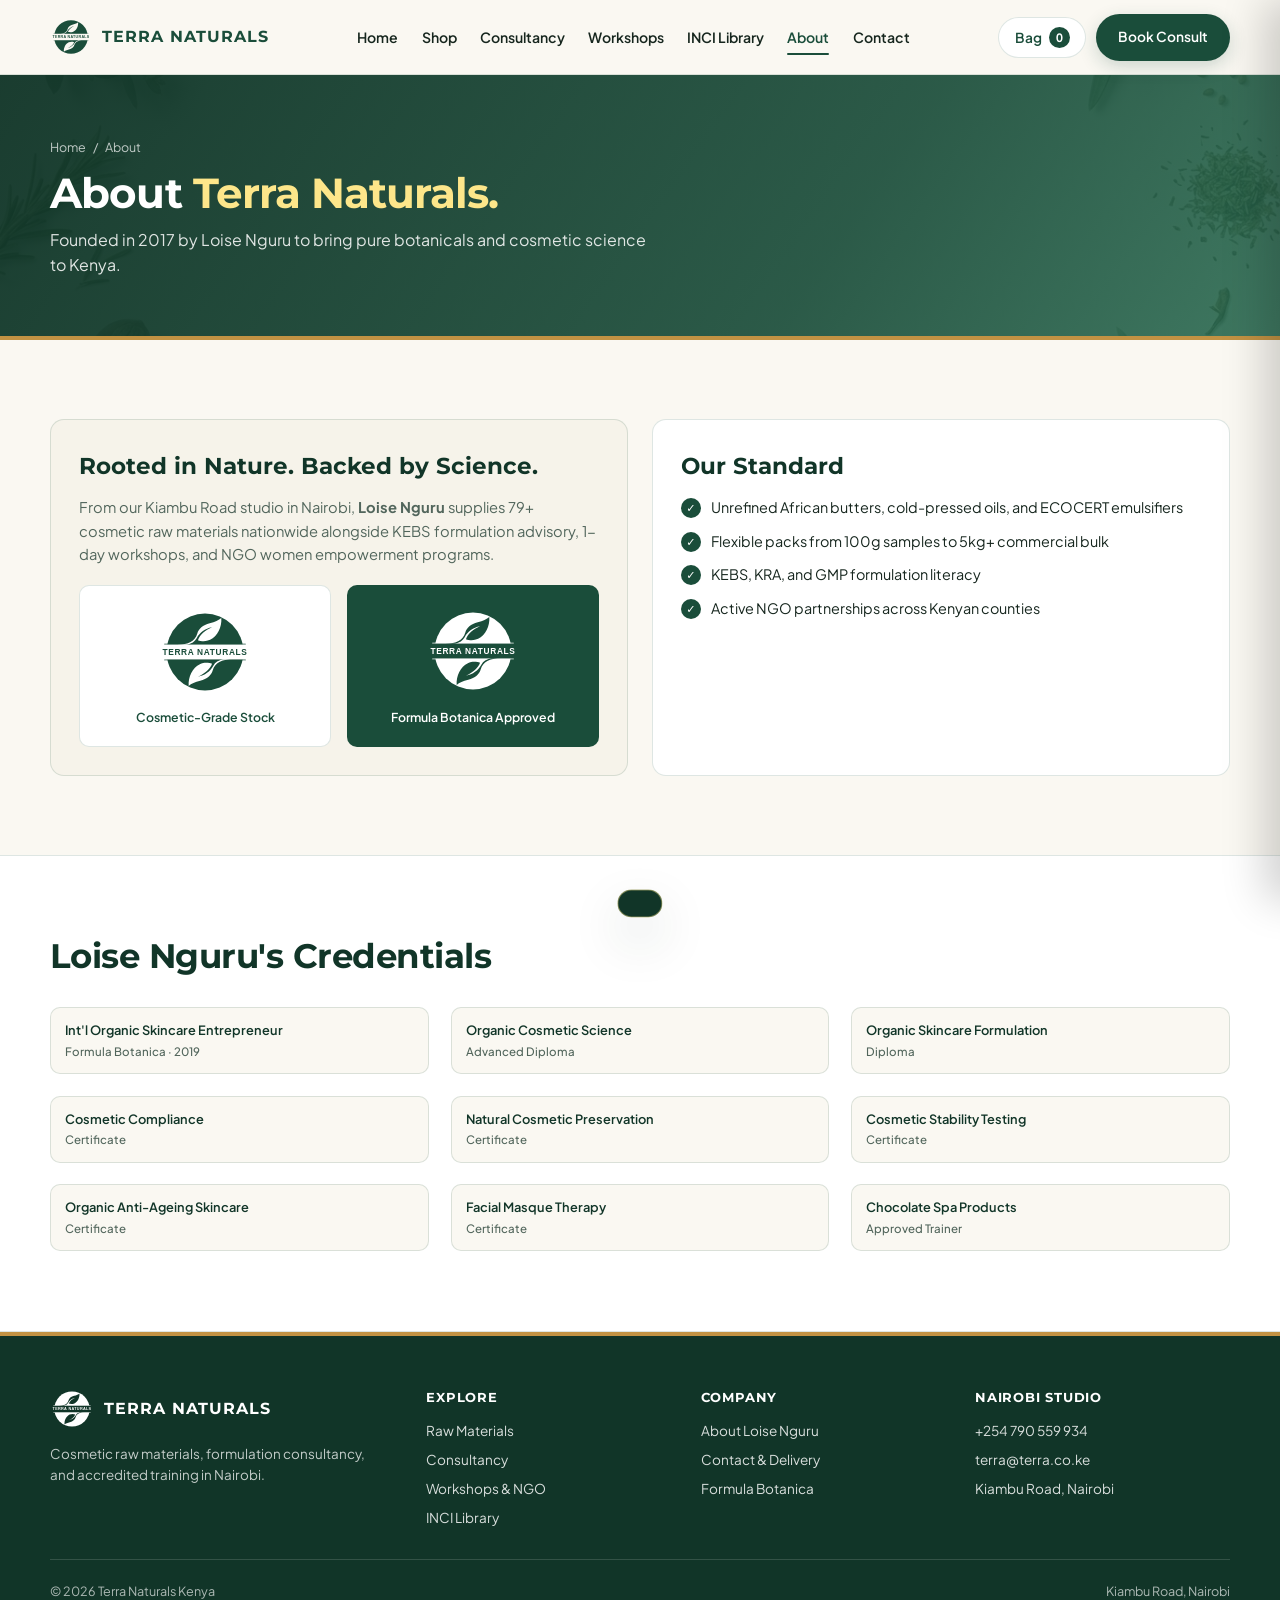
==== commit 849061ae: "Upgrade Terra Naturals Shop to full 30-SKU e-commerce storefront with multi-filters, Quick View, and" ====
--- a/about.html
+++ b/about.html
@@ -22,7 +22,7 @@
 
       <nav class="nav-links" aria-label="Primary Navigation">
         <a href="index.html">Home</a>
-        <a href="shop.html">Raw Materials</a>
+        <a href="shop.html">Shop</a>
         <a href="consultancy.html">Consultancy</a>
         <a href="workshops.html">Workshops</a>
         <a href="inci-library.html">INCI Library</a>
@@ -51,7 +51,7 @@
       <div class="container">
         <nav class="mobile-nav-links" aria-label="Mobile Navigation">
           <a href="index.html">Home</a>
-          <a href="shop.html">Raw Materials</a>
+          <a href="shop.html">Shop</a>
           <a href="consultancy.html">Consultancy</a>
           <a href="workshops.html">Workshops &amp; NGO</a>
           <a href="inci-library.html">INCI Library</a>
--- a/styles.css
+++ b/styles.css
@@ -719,6 +719,8 @@
   color: var(--forest-deep);
   font-size: 0.83rem;
   font-weight: 600;
+  white-space: nowrap;
+  flex-shrink: 0;
 }
 
 .products-grid {
@@ -1385,6 +1387,510 @@
   padding: 1.2rem 1.45rem;
   border-top: 1px solid var(--border);
   background: var(--paper);
+}
+
+/* E-Commerce Shop Layout, Sidebar Filters, Quick View & Checkout */
+.shop-layout {
+  display: grid;
+  grid-template-columns: 270px minmax(0, 1fr);
+  gap: 2rem;
+  align-items: start;
+}
+
+.shop-sidebar {
+  position: sticky;
+  top: 90px;
+  background: var(--white);
+  border: 1px solid var(--border);
+  border-radius: var(--radius-md);
+  padding: 1.25rem;
+  display: grid;
+  gap: 1.25rem;
+}
+
+.filter-group {
+  padding-bottom: 1.1rem;
+  border-bottom: 1px solid var(--border);
+}
+
+.filter-group:last-of-type {
+  padding-bottom: 0;
+  border-bottom: 0;
+}
+
+.filter-group-head {
+  display: flex;
+  justify-content: space-between;
+  align-items: center;
+  margin-bottom: 0.7rem;
+}
+
+.filter-group h3 {
+  font-family: var(--font-display);
+  font-size: 0.78rem;
+  text-transform: uppercase;
+  letter-spacing: 0.07em;
+  color: var(--forest);
+  margin: 0;
+}
+
+.cat-filter-list {
+  list-style: none;
+  padding: 0;
+  margin: 0;
+  display: grid;
+  gap: 0.25rem;
+}
+
+.cat-filter-btn {
+  width: 100%;
+  display: flex;
+  justify-content: space-between;
+  align-items: center;
+  gap: 0.5rem;
+  padding: 0.5rem 0.7rem;
+  border-radius: 8px;
+  border: 0;
+  background: transparent;
+  color: var(--ink);
+  font-size: 0.84rem;
+  font-weight: 500;
+  text-align: left;
+  cursor: pointer;
+  transition: background-color 140ms var(--ease-out), color 140ms var(--ease-out);
+}
+
+.cat-filter-btn:hover {
+  background: var(--cream);
+  color: var(--forest);
+}
+
+.cat-filter-btn.active {
+  background: var(--forest);
+  color: var(--white);
+  font-weight: 600;
+}
+
+.cat-filter-count {
+  font-size: 0.74rem;
+  opacity: 0.75;
+  font-variant-numeric: tabular-nums;
+}
+
+.check-filter-list {
+  display: grid;
+  gap: 0.5rem;
+}
+
+.check-filter-label {
+  display: flex;
+  align-items: center;
+  gap: 0.55rem;
+  font-size: 0.84rem;
+  color: var(--ink);
+  cursor: pointer;
+}
+
+.check-filter-label input[type="checkbox"] {
+  width: 16px;
+  height: 16px;
+  accent-color: var(--forest);
+  cursor: pointer;
+}
+
+.price-range-meta {
+  display: flex;
+  justify-content: space-between;
+  align-items: center;
+  font-size: 0.82rem;
+  margin-bottom: 0.45rem;
+  font-variant-numeric: tabular-nums;
+}
+
+.price-range-input {
+  width: 100%;
+  accent-color: var(--forest);
+  cursor: pointer;
+}
+
+.shop-topbar {
+  display: flex;
+  flex-wrap: wrap;
+  align-items: center;
+  justify-content: space-between;
+  gap: 0.75rem;
+  margin-bottom: 1rem;
+}
+
+.shop-topbar-left {
+  display: flex;
+  align-items: center;
+  gap: 0.75rem;
+  flex: 1;
+  min-width: 240px;
+}
+
+.shop-topbar .search-box {
+  flex: 1;
+  min-width: 220px;
+  max-width: 420px;
+}
+
+.mobile-filter-btn {
+  display: none;
+}
+
+.active-filters-bar {
+  display: flex;
+  flex-wrap: wrap;
+  align-items: center;
+  gap: 0.45rem;
+  margin-bottom: 1.15rem;
+}
+
+.active-filters-bar:empty {
+  display: none;
+}
+
+.active-chip {
+  display: inline-flex;
+  align-items: center;
+  gap: 0.4rem;
+  padding: 0.3rem 0.7rem;
+  border-radius: 999px;
+  background: var(--sage);
+  color: var(--forest-deep);
+  font-size: 0.76rem;
+  font-weight: 600;
+  border: 1px solid rgba(26, 77, 58, 0.16);
+}
+
+.active-chip button {
+  border: 0;
+  background: none;
+  color: var(--forest);
+  font-weight: 800;
+  cursor: pointer;
+  padding: 0;
+  line-height: 1;
+}
+
+.shop-grid {
+  display: grid;
+  grid-template-columns: repeat(3, minmax(0, 1fr));
+  gap: 1.2rem;
+}
+
+.product-visual.tone-butters { background: linear-gradient(135deg, #1A4D3A 0%, #2D6A4F 100%); }
+.product-visual.tone-oils { background: linear-gradient(135deg, #21513B 0%, #4C7C59 100%); }
+.product-visual.tone-essential { background: linear-gradient(135deg, #164035 0%, #2E6F64 100%); }
+.product-visual.tone-emulsifiers { background: linear-gradient(135deg, #153E36 0%, #256154 100%); }
+.product-visual.tone-waxes { background: linear-gradient(135deg, #3D4D2E 0%, #6A7643 100%); }
+.product-visual.tone-clays { background: linear-gradient(135deg, #3B4942 0%, #5C6D63 100%); }
+.product-visual.tone-actives { background: linear-gradient(135deg, #113528 0%, #1F5B44 100%); }
+.product-visual.tone-packaging { background: linear-gradient(135deg, #1F3B36 0%, #375E57 100%); }
+
+.product-visual-top {
+  display: flex;
+  justify-content: space-between;
+  align-items: center;
+  gap: 0.4rem;
+}
+
+.product-badge-gold {
+  font-size: 0.66rem;
+  font-weight: 700;
+  text-transform: uppercase;
+  letter-spacing: 0.06em;
+  background: #FDE68A;
+  color: var(--forest-deep);
+  padding: 0.18rem 0.5rem;
+  border-radius: 999px;
+}
+
+.product-meta-row {
+  display: flex;
+  justify-content: space-between;
+  align-items: center;
+  font-size: 0.73rem;
+  color: var(--muted);
+}
+
+.stock-dot {
+  display: inline-flex;
+  align-items: center;
+  gap: 0.3rem;
+  color: var(--forest-soft);
+  font-weight: 600;
+}
+
+.stock-dot::before {
+  content: "";
+  width: 6px;
+  height: 6px;
+  border-radius: 50%;
+  background: #16A34A;
+}
+
+.product-title-btn {
+  border: 0;
+  background: none;
+  padding: 0;
+  text-align: left;
+  cursor: pointer;
+  font-family: var(--font-display);
+  font-size: 0.94rem;
+  font-weight: 700;
+  color: var(--forest-deep);
+  line-height: 1.3;
+}
+
+.product-title-btn:hover {
+  color: var(--forest-soft);
+  text-decoration: underline;
+  text-underline-offset: 3px;
+}
+
+.product-card-actions {
+  display: flex;
+  gap: 0.45rem;
+  margin-top: 0.45rem;
+}
+
+.product-card-actions .btn-primary {
+  flex: 1;
+  padding: 0.52rem 0.8rem;
+  font-size: 0.8rem;
+}
+
+.product-card-actions .btn-soft {
+  padding: 0.52rem 0.72rem;
+  font-size: 0.78rem;
+}
+
+/* Quick View Modal */
+.qv-backdrop {
+  position: fixed;
+  inset: 0;
+  background: rgba(17, 53, 40, 0.55);
+  backdrop-filter: blur(4px);
+  z-index: 80;
+  display: none;
+  align-items: center;
+  justify-content: center;
+  padding: 1.25rem;
+}
+
+.qv-backdrop.open {
+  display: flex;
+}
+
+.qv-modal {
+  background: var(--white);
+  border-radius: var(--radius-lg);
+  width: min(620px, 100%);
+  max-height: 90vh;
+  overflow-y: auto;
+  box-shadow: var(--shadow-lg);
+  border: 1px solid var(--border);
+}
+
+.qv-head {
+  padding: 1.25rem 1.5rem;
+  border-bottom: 1px solid var(--border);
+  display: flex;
+  justify-content: space-between;
+  align-items: flex-start;
+  gap: 1rem;
+}
+
+.qv-body {
+  padding: 1.4rem 1.5rem;
+  display: grid;
+  gap: 1.15rem;
+}
+
+.qv-specs {
+  display: grid;
+  grid-template-columns: repeat(3, minmax(0, 1fr));
+  gap: 0.65rem;
+}
+
+.qv-spec {
+  background: var(--cream);
+  border: 1px solid var(--border);
+  border-radius: var(--radius-sm);
+  padding: 0.65rem 0.8rem;
+}
+
+.qv-spec span {
+  display: block;
+  font-size: 0.7rem;
+  text-transform: uppercase;
+  letter-spacing: 0.06em;
+  color: var(--muted);
+}
+
+.qv-spec strong {
+  display: block;
+  font-size: 0.83rem;
+  color: var(--forest-deep);
+  margin-top: 0.15rem;
+}
+
+.pack-pill-grid {
+  display: flex;
+  flex-wrap: wrap;
+  gap: 0.5rem;
+}
+
+.pack-pill {
+  padding: 0.5rem 0.85rem;
+  border-radius: var(--radius-sm);
+  border: 1.5px solid var(--border);
+  background: var(--cream);
+  color: var(--forest-deep);
+  font-size: 0.82rem;
+  font-weight: 600;
+  cursor: pointer;
+  font-variant-numeric: tabular-nums;
+}
+
+.pack-pill.active {
+  background: var(--forest);
+  border-color: var(--forest);
+  color: var(--white);
+}
+
+.qv-buy-row {
+  display: flex;
+  align-items: center;
+  gap: 0.85rem;
+  padding-top: 0.9rem;
+  border-top: 1px solid var(--border);
+}
+
+.qty-stepper {
+  display: inline-flex;
+  align-items: center;
+  gap: 0.55rem;
+  border: 1.5px solid var(--border);
+  border-radius: 999px;
+  padding: 0.3rem 0.5rem;
+  background: var(--cream);
+}
+
+/* Checkout Drawer Enhancements */
+.delivery-select-box {
+  margin-bottom: 0.8rem;
+}
+
+.delivery-select-box label {
+  display: block;
+  font-size: 0.75rem;
+  font-weight: 700;
+  color: var(--forest-deep);
+  margin-bottom: 0.3rem;
+}
+
+.delivery-select-box select {
+  width: 100%;
+  padding: 0.52rem 0.75rem;
+  border-radius: 8px;
+  border: 1.5px solid var(--border);
+  background: var(--white);
+  font-size: 0.82rem;
+  color: var(--ink);
+}
+
+.totals-stack {
+  display: grid;
+  gap: 0.35rem;
+  margin-bottom: 0.85rem;
+  font-size: 0.84rem;
+  font-variant-numeric: tabular-nums;
+}
+
+.totals-line {
+  display: flex;
+  justify-content: space-between;
+  align-items: center;
+  color: var(--muted);
+}
+
+.totals-line.grand {
+  padding-top: 0.45rem;
+  border-top: 1px solid var(--border);
+  color: var(--forest-deep);
+  font-weight: 700;
+  font-size: 1rem;
+}
+
+.free-ship-note {
+  font-size: 0.76rem;
+  color: var(--forest);
+  background: var(--sage);
+  padding: 0.45rem 0.7rem;
+  border-radius: 8px;
+  margin-bottom: 0.8rem;
+  font-weight: 600;
+}
+
+.checkout-panel {
+  display: none;
+  padding: 1.2rem 1.45rem;
+  overflow-y: auto;
+  flex: 1;
+}
+
+.checkout-panel.open {
+  display: block;
+}
+
+.drawer-body.hidden,
+.drawer-foot.hidden {
+  display: none;
+}
+
+.sidebar-close-btn {
+  display: none;
+}
+
+@media (max-width: 1080px) {
+  .shop-layout {
+    grid-template-columns: 1fr;
+  }
+  .mobile-filter-btn {
+    display: inline-flex;
+  }
+  .shop-sidebar {
+    position: fixed;
+    top: 0;
+    left: 0;
+    bottom: 0;
+    width: min(320px, 88vw);
+    z-index: 75;
+    border-radius: 0;
+    overflow-y: auto;
+    transform: translateX(-105%);
+    transition: transform 220ms var(--ease-out);
+  }
+  .shop-sidebar.open {
+    transform: translateX(0);
+  }
+  .sidebar-close-btn {
+    display: inline-flex;
+  }
+  .shop-grid {
+    grid-template-columns: repeat(2, minmax(0, 1fr));
+  }
+}
+
+@media (max-width: 680px) {
+  .shop-grid,
+  .qv-specs {
+    grid-template-columns: 1fr;
+  }
 }
 
 .toast {
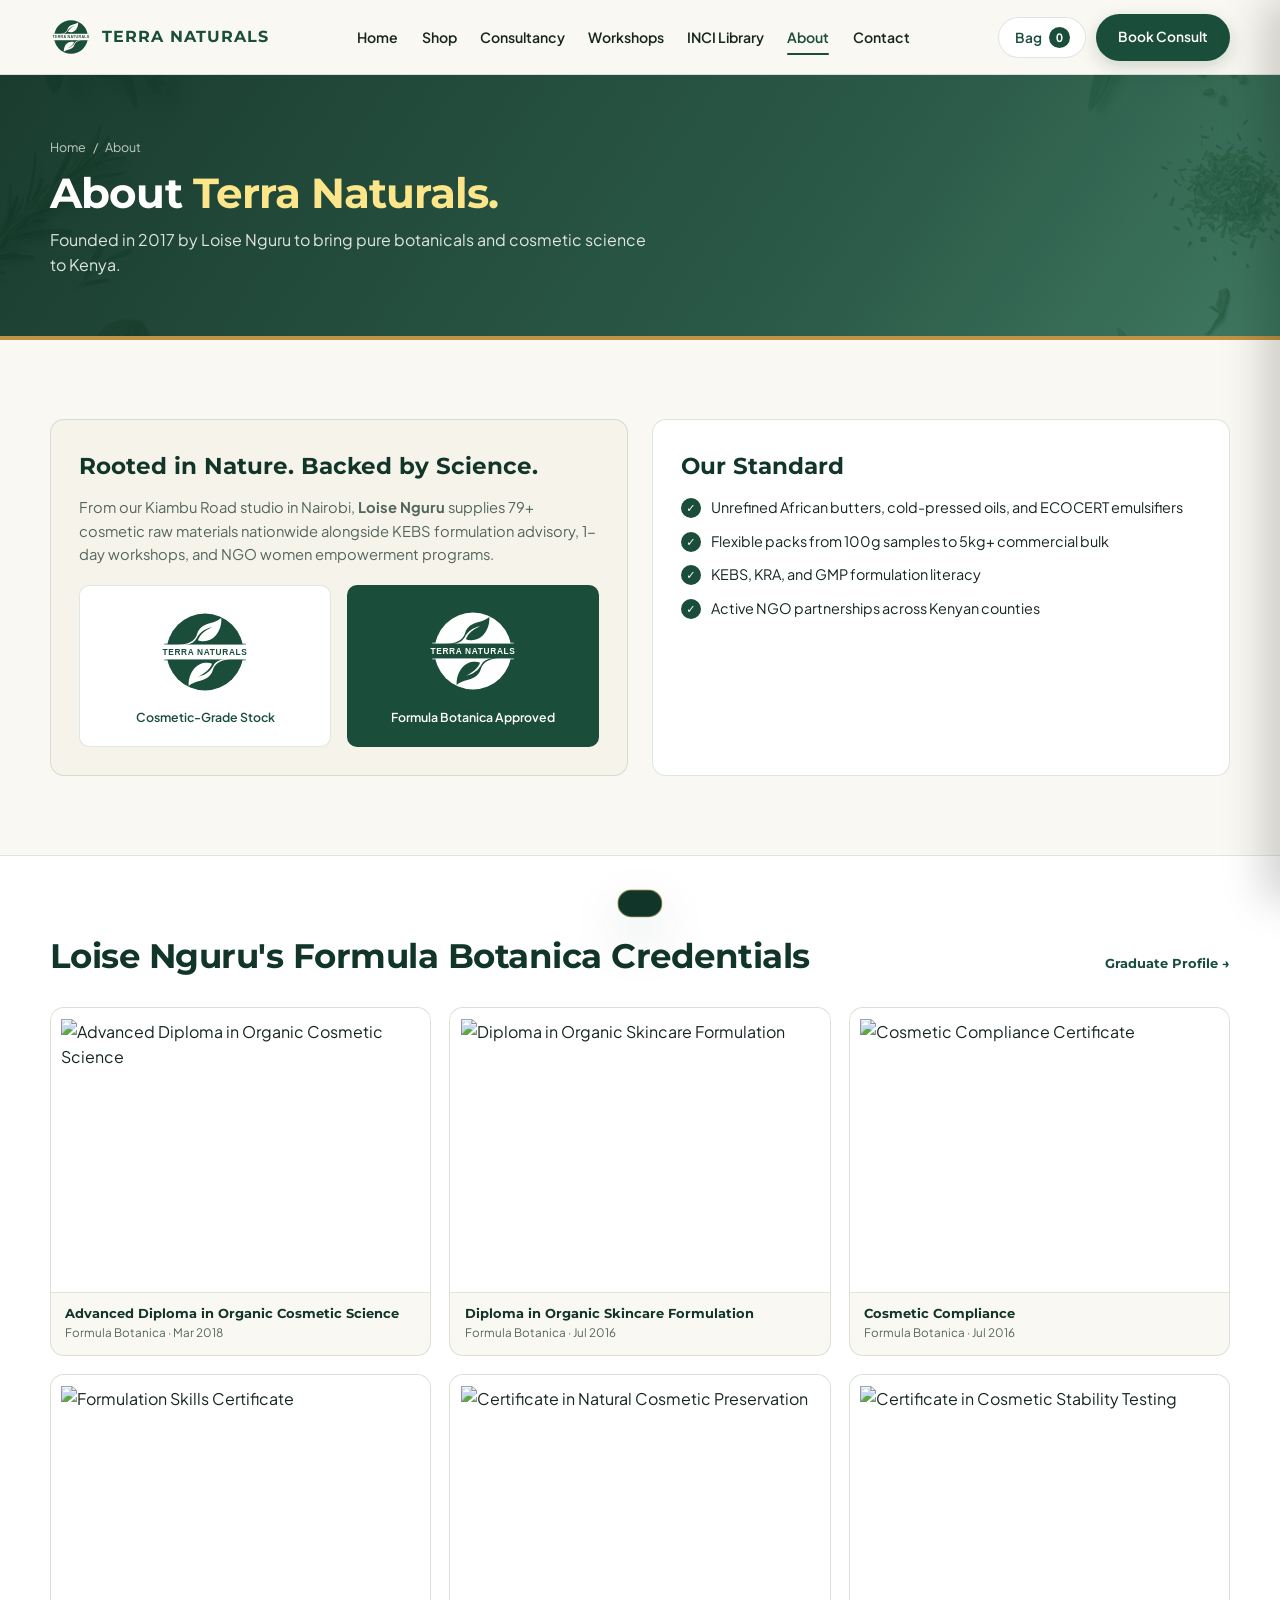
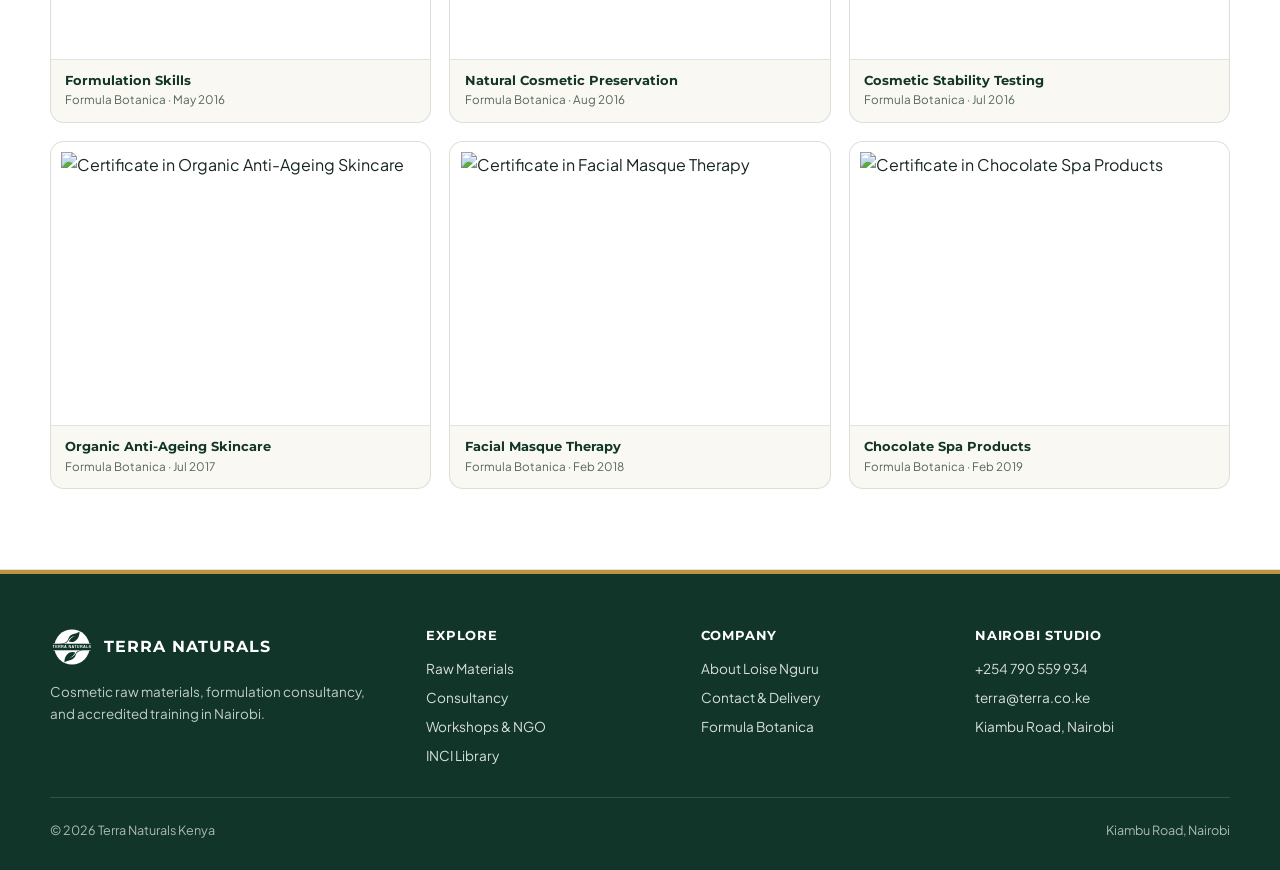
==== commit 7712d04b: "Sync all 79 SKUs, 17 categories, real photos, certificates, and copy from terra.co.ke" ====
--- a/about.html
+++ b/about.html
@@ -113,22 +113,95 @@
       </div>
     </section>
 
-    <section class="band alt">
+    <section class="band alt" id="credentials">
       <div class="container">
         <div class="section-head">
-          <h2>Loise Nguru's Credentials</h2>
-        </div>
-
-        <div class="grid-3">
-          <div class="cred-chip">Int'l Organic Skincare Entrepreneur<span>Formula Botanica · 2019</span></div>
-          <div class="cred-chip">Organic Cosmetic Science<span>Advanced Diploma</span></div>
-          <div class="cred-chip">Organic Skincare Formulation<span>Diploma</span></div>
-          <div class="cred-chip">Cosmetic Compliance<span>Certificate</span></div>
-          <div class="cred-chip">Natural Cosmetic Preservation<span>Certificate</span></div>
-          <div class="cred-chip">Cosmetic Stability Testing<span>Certificate</span></div>
-          <div class="cred-chip">Organic Anti-Ageing Skincare<span>Certificate</span></div>
-          <div class="cred-chip">Facial Masque Therapy<span>Certificate</span></div>
-          <div class="cred-chip">Chocolate Spa Products<span>Approved Trainer</span></div>
+          <h2>Loise Nguru's Formula Botanica Credentials</h2>
+          <a href="https://formulabotanica.com/portfolio/terra-naturals/" target="_blank" rel="noopener" class="link-subtle">Graduate Profile →</a>
+        </div>
+
+        <div class="cert-gallery-grid">
+          <figure class="cert-card" style="margin:0;">
+            <div class="cert-frame">
+              <img src="https://terra.co.ke/wp-content/uploads/2021/12/Advanced_Diploma_in_Organic_Cosmetic_Science_6_Mar_2018_b0460072.png" alt="Advanced Diploma in Organic Cosmetic Science" loading="lazy">
+            </div>
+            <figcaption class="cert-caption">
+              <strong>Advanced Diploma in Organic Cosmetic Science</strong>
+              <span>Formula Botanica · Mar 2018</span>
+            </figcaption>
+          </figure>
+          <figure class="cert-card" style="margin:0;">
+            <div class="cert-frame">
+              <img src="https://terra.co.ke/wp-content/uploads/2021/12/Diploma_in_Organic_Skincare_Formulation_28_Jul_2016_90f154de.png" alt="Diploma in Organic Skincare Formulation" loading="lazy">
+            </div>
+            <figcaption class="cert-caption">
+              <strong>Diploma in Organic Skincare Formulation</strong>
+              <span>Formula Botanica · Jul 2016</span>
+            </figcaption>
+          </figure>
+          <figure class="cert-card" style="margin:0;">
+            <div class="cert-frame">
+              <img src="https://terra.co.ke/wp-content/uploads/2021/12/Cosmetic_Compliance_-_Diploma_in_Organic_Skincare_Formulation_28_Jul_2016_4c8750cd.png" alt="Cosmetic Compliance Certificate" loading="lazy">
+            </div>
+            <figcaption class="cert-caption">
+              <strong>Cosmetic Compliance</strong>
+              <span>Formula Botanica · Jul 2016</span>
+            </figcaption>
+          </figure>
+          <figure class="cert-card" style="margin:0;">
+            <div class="cert-frame">
+              <img src="https://terra.co.ke/wp-content/uploads/2021/12/Formulation_Skills_-_Diploma_in_Organic_Skincare_Formulation_30_May_2016_fb9a91c9.png" alt="Formulation Skills Certificate" loading="lazy">
+            </div>
+            <figcaption class="cert-caption">
+              <strong>Formulation Skills</strong>
+              <span>Formula Botanica · May 2016</span>
+            </figcaption>
+          </figure>
+          <figure class="cert-card" style="margin:0;">
+            <div class="cert-frame">
+              <img src="https://terra.co.ke/wp-content/uploads/2021/12/Certificate_in_Natural_Cosmetic_Preservation_21_Aug_2016_b516476c.png" alt="Certificate in Natural Cosmetic Preservation" loading="lazy">
+            </div>
+            <figcaption class="cert-caption">
+              <strong>Natural Cosmetic Preservation</strong>
+              <span>Formula Botanica · Aug 2016</span>
+            </figcaption>
+          </figure>
+          <figure class="cert-card" style="margin:0;">
+            <div class="cert-frame">
+              <img src="https://terra.co.ke/wp-content/uploads/2021/12/Certificate_in_Cosmetic_Stability_Testing_11_Jul_2016_22bcd2c4.png" alt="Certificate in Cosmetic Stability Testing" loading="lazy">
+            </div>
+            <figcaption class="cert-caption">
+              <strong>Cosmetic Stability Testing</strong>
+              <span>Formula Botanica · Jul 2016</span>
+            </figcaption>
+          </figure>
+          <figure class="cert-card" style="margin:0;">
+            <div class="cert-frame">
+              <img src="https://terra.co.ke/wp-content/uploads/2021/12/Certificate_in_Organic_Anti-Ageing_Skincare_17_Jul_2017_020b8668.png" alt="Certificate in Organic Anti-Ageing Skincare" loading="lazy">
+            </div>
+            <figcaption class="cert-caption">
+              <strong>Organic Anti-Ageing Skincare</strong>
+              <span>Formula Botanica · Jul 2017</span>
+            </figcaption>
+          </figure>
+          <figure class="cert-card" style="margin:0;">
+            <div class="cert-frame">
+              <img src="https://terra.co.ke/wp-content/uploads/2021/12/Certificate_in_Facial_Masque_Therapy_15_Feb_2018_49d717d3.png" alt="Certificate in Facial Masque Therapy" loading="lazy">
+            </div>
+            <figcaption class="cert-caption">
+              <strong>Facial Masque Therapy</strong>
+              <span>Formula Botanica · Feb 2018</span>
+            </figcaption>
+          </figure>
+          <figure class="cert-card" style="margin:0;">
+            <div class="cert-frame">
+              <img src="https://terra.co.ke/wp-content/uploads/2021/12/Certificate_in_Chocolate_Spa_Products_11_Feb_2019_27ec95da.png" alt="Certificate in Chocolate Spa Products" loading="lazy">
+            </div>
+            <figcaption class="cert-caption">
+              <strong>Chocolate Spa Products</strong>
+              <span>Formula Botanica · Feb 2019</span>
+            </figcaption>
+          </figure>
         </div>
       </div>
     </section>
--- a/styles.css
+++ b/styles.css
@@ -747,30 +747,77 @@
 }
 
 .product-visual {
-  padding: 1.05rem 1.15rem;
-  min-height: 104px;
+  position: relative;
+  padding: 1rem 1.1rem;
+  min-height: 152px;
   background: linear-gradient(135deg, #1A4D3A 0%, #2B6B52 100%);
   color: var(--white);
   display: flex;
   flex-direction: column;
   justify-content: space-between;
+  overflow: hidden;
+}
+
+.product-visual.has-photo {
+  padding: 0;
+  height: 186px;
+  background: var(--paper);
+}
+
+.product-photo {
+  position: absolute;
+  inset: 0;
+  width: 100%;
+  height: 100%;
+  object-fit: cover;
+  object-position: center;
+  transition: transform 280ms var(--ease-out);
+}
+
+@media (hover: hover) and (pointer: fine) {
+  .product-card:hover .product-photo {
+    transform: scale(1.04);
+  }
+}
+
+.product-visual-overlay {
+  position: relative;
+  z-index: 2;
+  display: flex;
+  flex-direction: column;
+  justify-content: space-between;
+  height: 100%;
+  width: 100%;
+}
+
+.product-visual.has-photo .product-visual-overlay {
+  padding: 0.85rem 0.95rem;
+  background: linear-gradient(
+    to bottom,
+    rgba(17, 53, 40, 0.62) 0%,
+    rgba(17, 53, 40, 0.08) 42%,
+    rgba(17, 53, 40, 0.06) 62%,
+    rgba(17, 53, 40, 0.78) 100%
+  );
 }
 
 .product-cat-tag {
   align-self: flex-start;
-  font-size: 0.68rem;
+  font-size: 0.66rem;
   font-weight: 700;
   text-transform: uppercase;
-  letter-spacing: 0.08em;
-  background: rgba(255, 255, 255, 0.16);
-  padding: 0.2rem 0.56rem;
+  letter-spacing: 0.07em;
+  background: rgba(17, 53, 40, 0.72);
+  backdrop-filter: blur(4px);
+  padding: 0.22rem 0.56rem;
   border-radius: 999px;
 }
 
 .product-inci {
-  font-size: 0.74rem;
-  opacity: 0.86;
+  font-size: 0.73rem;
+  opacity: 0.95;
   font-style: italic;
+  text-shadow: 0 1px 4px rgba(0, 0, 0, 0.35);
 }
 
 .product-body {
@@ -1436,10 +1483,12 @@
 
 .cat-filter-list {
   list-style: none;
-  padding: 0;
+  padding: 0 0.2rem 0 0;
   margin: 0;
   display: grid;
-  gap: 0.25rem;
+  gap: 0.2rem;
+  max-height: 315px;
+  overflow-y: auto;
 }
 
 .cat-filter-btn {
@@ -1630,6 +1679,142 @@
   height: 6px;
   border-radius: 50%;
   background: #16A34A;
+}
+
+.stock-dot.out {
+  color: #9A3412;
+}
+
+.stock-dot.out::before {
+  background: #D97706;
+}
+
+.qv-photo-box {
+  background: var(--paper);
+  border: 1px solid var(--border);
+  border-radius: var(--radius-md);
+  height: 220px;
+  overflow: hidden;
+  display: grid;
+  place-items: center;
+}
+
+.qv-photo-box img {
+  width: 100%;
+  height: 100%;
+  object-fit: contain;
+}
+
+.cat-chip-btn {
+  padding: 0.44rem 0.88rem;
+  border-radius: 999px;
+  background: var(--cream);
+  border: 1px solid var(--border);
+  color: var(--forest-deep);
+  font-size: 0.81rem;
+  font-weight: 600;
+  cursor: pointer;
+  transition: background-color 140ms var(--ease-out), color 140ms var(--ease-out), border-color 140ms var(--ease-out);
+}
+
+.cat-chip-btn:hover {
+  background: var(--forest);
+  border-color: var(--forest);
+  color: var(--white);
+}
+
+/* Authentic Photography & Certificate Galleries */
+.photo-gallery-grid {
+  display: grid;
+  grid-template-columns: repeat(4, minmax(0, 1fr));
+  gap: 1rem;
+  margin-top: 1.5rem;
+}
+
+.photo-card {
+  background: rgba(255, 255, 255, 0.08);
+  border: 1px solid rgba(255, 255, 255, 0.18);
+  border-radius: var(--radius-md);
+  overflow: hidden;
+  display: flex;
+  flex-direction: column;
+}
+
+.photo-card img {
+  width: 100%;
+  height: 180px;
+  object-fit: cover;
+  display: block;
+}
+
+.photo-card figcaption {
+  padding: 0.65rem 0.85rem;
+  font-size: 0.78rem;
+  color: rgba(255, 255, 255, 0.88);
+  font-weight: 600;
+}
+
+.cert-gallery-grid {
+  display: grid;
+  grid-template-columns: repeat(3, minmax(0, 1fr));
+  gap: 1.15rem;
+}
+
+.cert-card {
+  background: var(--cream);
+  border: 1px solid var(--border);
+  border-radius: var(--radius-md);
+  overflow: hidden;
+  display: flex;
+  flex-direction: column;
+}
+
+.cert-frame {
+  background: var(--white);
+  padding: 0.65rem;
+  border-bottom: 1px solid var(--border);
+  aspect-ratio: 4 / 3;
+  display: grid;
+  place-items: center;
+}
+
+.cert-frame img {
+  width: 100%;
+  height: 100%;
+  object-fit: contain;
+}
+
+.cert-caption {
+  padding: 0.75rem 0.9rem;
+}
+
+.cert-caption strong {
+  display: block;
+  font-family: var(--font-display);
+  font-size: 0.82rem;
+  color: var(--forest-deep);
+  line-height: 1.3;
+}
+
+.cert-caption span {
+  display: block;
+  font-size: 0.73rem;
+  color: var(--muted);
+  margin-top: 0.15rem;
+}
+
+@media (max-width: 1080px) {
+  .photo-gallery-grid,
+  .cert-gallery-grid {
+    grid-template-columns: repeat(2, minmax(0, 1fr));
+  }
+}
+
+@media (max-width: 680px) {
+  .photo-gallery-grid,
+  .cert-gallery-grid {
+    grid-template-columns: 1fr;
+  }
 }
 
 .product-title-btn {
